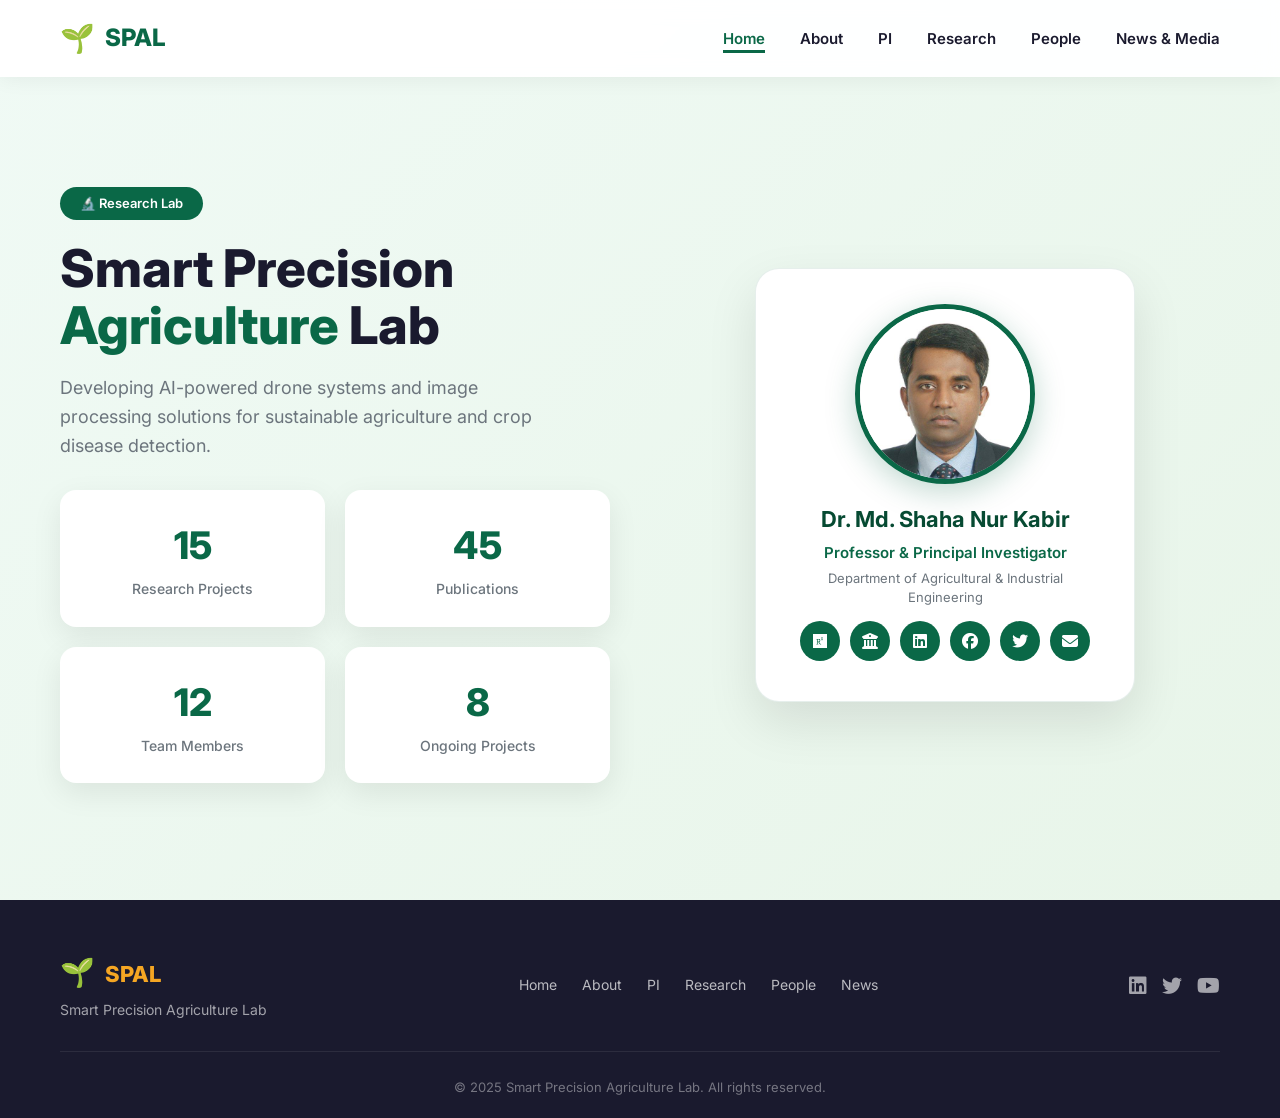
==== index.html @ 34d5dc3a "Update index.html" ====
<!DOCTYPE html>
<html lang="en">
<head>
    <meta charset="UTF-8" />
    <meta name="viewport" content="width=device-width, initial-scale=1.0" />
    <title>SPAL – Smart Precision Agriculture Lab</title>
    <link href="https://fonts.googleapis.com/css2?family=Inter:wght@300;400;600;700;800&display=swap" rel="stylesheet" />
    <link rel="stylesheet" href="https://cdnjs.cloudflare.com/ajax/libs/font-awesome/6.5.0/css/all.min.css" />
    <link rel="stylesheet" href="css/style.css" />
</head>
<body>

    <nav class="navbar" id="navbar">
        <div class="container">
            <div class="nav-brand">
                <span class="brand-icon">🌱</span>
                <span class="brand-text">SPAL</span>
            </div>
            <ul class="nav-menu">
                <li><a href="index.html" class="active">Home</a></li>
                <li><a href="about.html">About</a></li>
                <li><a href="pi.html">PI</a></li>
                <li><a href="research.html">Research</a></li>
                <li><a href="people.html">People</a></li>
                <li><a href="news.html">News & Media</a></li>
            </ul>
            <div class="hamburger" id="hamburger">
                <span></span><span></span><span></span>
            </div>
        </div>
    </nav>

    <section class="hero">
        <div class="container">
            <div class="hero-content">
                <div class="hero-text">
                    <span class="hero-badge">🔬 Research Lab</span>
                    <h1>Smart Precision <span class="highlight">Agriculture</span> Lab</h1>
                    <p id="hero-desc">Developing AI-powered drone systems and image processing solutions for sustainable agriculture and crop disease detection.</p>
                    <div class="hero-stats">
                        <div class="stat-card">
                            <span class="stat-number" id="home_projects">15</span>
                            <span class="stat-label">Research Projects</span>
                        </div>
                        <div class="stat-card">
                            <span class="stat-number" id="home_pubs">45</span>
                            <span class="stat-label">Publications</span>
                        </div>
                        <div class="stat-card">
                            <span class="stat-number" id="home_team">12</span>
                            <span class="stat-label">Team Members</span>
                        </div>
                        <div class="stat-card">
                            <span class="stat-number" id="home_ongoing">8</span>
                            <span class="stat-label">Ongoing Projects</span>
                        </div>
                    </div>
                </div>
                <div class="hero-image">
                    <div class="hero-profile-card">
                        <div class="hero-profile-avatar">
                            <img src="images/supervisor.jpg" alt="Dr. Md. Shaha Nur Kabir" />
                        </div>
                        <h3>Dr. Md. Shaha Nur Kabir</h3>
                        <p class="hero-profile-role">Professor &amp; Principal Investigator</p>
                        <p class="hero-profile-dept">Department of Agricultural &amp; Industrial Engineering</p>
                        <div class="hero-profile-social">
                            <a href="https://www.researchgate.net/profile/Md_Kabir16" target="_blank"><i class="fab fa-researchgate"></i></a>
                            <a href="https://hstu.academia.edu/MdKabir" target="_blank"><i class="fas fa-university"></i></a>
                            <a href="https://www.linkedin.com/in/md-shaha-nur-kabir-60720723/" target="_blank"><i class="fab fa-linkedin"></i></a>
                            <a href="https://www.facebook.com/shaha.rinku" target="_blank"><i class="fab fa-facebook"></i></a>
                            <a href="https://twitter.com/kabircnu?lang=en" target="_blank"><i class="fab fa-twitter"></i></a>
                            <a href="mailto:kabir1982@hstu.ac.bd"><i class="fas fa-envelope"></i></a>
                        </div>
                    </div>
                </div>
            </div>
        </div>
    </section>

    <footer class="footer">
        <div class="container">
            <div class="footer-content">
                <div class="footer-brand">
                    <span class="brand-icon">🌱</span>
                    <span class="brand-text">SPAL</span>
                    <p>Smart Precision Agriculture Lab</p>
                </div>
                <div class="footer-links">
                    <a href="index.html">Home</a>
                    <a href="about.html">About</a>
                    <a href="pi.html">PI</a>
                    <a href="research.html">Research</a>
                    <a href="people.html">People</a>
                    <a href="news.html">News</a>
                </div>
                <div class="footer-social">
                    <a href="#"><i class="fab fa-linkedin"></i></a>
                    <a href="#"><i class="fab fa-twitter"></i></a>
                    <a href="#"><i class="fab fa-youtube"></i></a>
                </div>
            </div>
            <div class="footer-bottom">
                <p>&copy; 2025 Smart Precision Agriculture Lab. All rights reserved.</p>
            </div>
        </div>
    </footer>

    <script>
        document.addEventListener('DOMContentLoaded', function() {
            const pageData = localStorage.getItem('spal_page_data');
            if (pageData) {
                try {
                    const data = JSON.parse(pageData);
                    const desc = document.getElementById('hero-desc');
                    if (desc && data.home_desc) desc.textContent = data.home_desc;
                    ['home_projects', 'home_pubs', 'home_team', 'home_ongoing'].forEach(id => {
                        const el = document.getElementById(id);
                        if (el && data[id] !== undefined) el.textContent = data[id];
                    });
                } catch(e) {}
            }
        });
    </script>

    <script src="js/script.js"></script>
</body>
</html>
---- css/style.css ----
:root {
    --primary: #0A6847;
    --primary-light: #1A8C5A;
    --primary-dark: #064A32;
    --secondary: #F5A623;
    --dark: #1a1a2e;
    --gray: #6c757d;
    --light-gray: #f8f9fa;
    --white: #ffffff;
    --shadow: 0 10px 30px rgba(0,0,0,0.08);
    --transition: all 0.3s ease;
}

* { margin: 0; padding: 0; box-sizing: border-box; }
html { scroll-behavior: smooth; }
body {
    font-family: 'Inter', sans-serif;
    color: var(--dark);
    line-height: 1.6;
    background: var(--white);
}
a { text-decoration: none; color: inherit; }
ul { list-style: none; }
.container { max-width: 1200px; margin: 0 auto; padding: 0 20px; }

/* ============================================
   NAVIGATION
============================================ */
.navbar {
    position: fixed;
    top: 0; left: 0; right: 0;
    z-index: 1000;
    background: rgba(255,255,255,0.95);
    backdrop-filter: blur(10px);
    box-shadow: 0 2px 20px rgba(0,0,0,0.06);
    padding: 16px 0;
    transition: var(--transition);
}
.navbar .container { display: flex; justify-content: space-between; align-items: center; }
.nav-brand { display: flex; align-items: center; gap: 10px; font-size: 24px; font-weight: 800; }
.brand-icon { font-size: 28px; }
.brand-text { color: var(--primary); }
.nav-menu { display: flex; gap: 35px; }
.nav-menu a {
    font-weight: 600; font-size: 15px; color: var(--dark);
    transition: var(--transition); position: relative;
}
.nav-menu a::after {
    content: ''; position: absolute; bottom: -5px; left: 0;
    width: 0; height: 2.5px; background: var(--primary);
    transition: var(--transition);
}
.nav-menu a:hover::after, .nav-menu a.active::after { width: 100%; }
.nav-menu a:hover, .nav-menu a.active { color: var(--primary); }
.hamburger { display: none; flex-direction: column; gap: 5px; cursor: pointer; }
.hamburger span { width: 26px; height: 3px; background: var(--dark); border-radius: 3px; transition: var(--transition); }

@media (max-width: 768px) {
    .nav-menu {
        position: fixed; top: 70px; left: 0; right: 0;
        background: var(--white); flex-direction: column;
        padding: 30px; gap: 20px;
        box-shadow: 0 20px 40px rgba(0,0,0,0.10);
        transform: translateX(100%); transition: var(--transition);
    }
    .nav-menu.active { transform: translateX(0); }
    .hamburger { display: flex; }
    .hamburger.active span:nth-child(1) { transform: rotate(45deg) translate(5px, 5px); }
    .hamburger.active span:nth-child(2) { opacity: 0; }
    .hamburger.active span:nth-child(3) { transform: rotate(-45deg) translate(5px, -5px); }
}

/* ============================================
   HERO
============================================ */
.hero {
    padding: 150px 0 80px;
    background: linear-gradient(135deg, #f0faf5 0%, #e8f5e9 100%);
    min-height: 100vh;
    display: flex;
    align-items: center;
}
.hero-content { display: grid; grid-template-columns: 1fr 1fr; gap: 60px; align-items: center; }
.hero-badge {
    display: inline-block; background: var(--primary); color: var(--white);
    padding: 6px 20px; border-radius: 50px; font-size: 13px; font-weight: 600; margin-bottom: 20px;
}
.hero-text h1 { font-size: 52px; font-weight: 800; line-height: 1.1; margin-bottom: 20px; }
.hero-text h1 .highlight { color: var(--primary); }
.hero-text p { font-size: 18px; color: var(--gray); max-width: 500px; margin-bottom: 30px; }
.hero-buttons { display: flex; gap: 15px; flex-wrap: wrap; }
.btn {
    display: inline-block; padding: 14px 35px; border-radius: 50px;
    font-weight: 600; font-size: 15px; transition: var(--transition);
    cursor: pointer; border: none;
}
.btn-primary { background: var(--primary); color: var(--white); }
.btn-primary:hover { background: var(--primary-dark); transform: translateY(-2px); box-shadow: 0 10px 30px rgba(10,104,71,0.3); }
.btn-outline { background: transparent; color: var(--primary); border: 2px solid var(--primary); }
.btn-outline:hover { background: var(--primary); color: var(--white); transform: translateY(-2px); }

.hero-stats { display: grid; grid-template-columns: repeat(2,1fr); gap: 20px; margin-top: 30px; }
.stat-card {
    background: var(--white); padding: 25px 20px; border-radius: 16px;
    text-align: center; box-shadow: var(--shadow); transition: var(--transition);
}
.stat-card:hover { transform: translateY(-5px); box-shadow: 0 15px 40px rgba(0,0,0,0.12); }
.stat-number { display: block; font-size: 38px; font-weight: 800; color: var(--primary); }
.stat-label { font-size: 14px; color: var(--gray); font-weight: 500; }

.hero-image { display: flex; justify-content: center; align-items: center; }
.hero-profile-card {
    background: var(--white); padding: 35px 35px 40px; border-radius: 24px;
    text-align: center; box-shadow: 0 20px 50px rgba(0,0,0,0.10);
    max-width: 380px; width: 100%; border: 1px solid rgba(10,104,71,0.10);
    transition: var(--transition);
}
.hero-profile-card:hover { transform: translateY(-8px); box-shadow: 0 30px 60px rgba(10,104,71,0.15); }
.hero-profile-avatar {
    width: 180px; height: 180px; border-radius: 50%; overflow: hidden;
    margin: 0 auto 18px; border: 5px solid var(--primary);
    box-shadow: 0 8px 30px rgba(10,104,71,0.25);
}
.hero-profile-avatar img { width: 100%; height: 100%; object-fit: cover; display: block; }
.hero-profile-card h3 { font-size: 22px; font-weight: 700; color: var(--primary-dark); margin-bottom: 4px; }
.hero-profile-role { font-size: 15px; font-weight: 600; color: var(--primary); margin-bottom: 4px; }
.hero-profile-dept { font-size: 13px; color: var(--gray); line-height: 1.4; }
.hero-profile-social { margin-top: 15px; display: flex; justify-content: center; gap: 10px; flex-wrap: wrap; }
.hero-profile-social a {
    display: inline-flex; align-items: center; justify-content: center;
    width: 40px; height: 40px; background: var(--primary); color: var(--white);
    border-radius: 50%; font-size: 16px; transition: var(--transition);
}
.hero-profile-social a:hover { background: var(--primary-dark); transform: translateY(-3px); box-shadow: 0 8px 20px rgba(10,104,71,0.3); }

@media (max-width: 992px) {
    .hero-content { grid-template-columns: 1fr; text-align: center; }
    .hero-text p { margin: 0 auto 30px; }
    .hero-buttons { justify-content: center; }
    .hero-stats { justify-content: center; }
    .hero-profile-card { max-width: 320px; margin: 0 auto; }
    .hero-profile-avatar { width: 150px; height: 150px; }
}
@media (max-width: 480px) {
    .hero-text h1 { font-size: 32px; }
    .hero-profile-avatar { width: 130px; height: 130px; }
    .hero-profile-card h3 { font-size: 18px; }
    .stat-number { font-size: 30px; }
}

/* ============================================
   SECTION HEADERS
============================================ */
.section-header { text-align: center; margin-bottom: 50px; }
.section-tag {
    display: inline-block; background: rgba(10,104,71,0.10); color: var(--primary);
    padding: 4px 16px; border-radius: 50px; font-size: 13px; font-weight: 600; margin-bottom: 10px;
}
.section-header h2 { font-size: 38px; font-weight: 700; margin-bottom: 10px; }
.section-header p { color: var(--gray); font-size: 17px; max-width: 600px; margin: 0 auto; }

/* ============================================
   RESEARCH
============================================ */
.research { padding: 80px 0; }
.research-grid { display: grid; grid-template-columns: repeat(4, 1fr); gap: 30px; }
.research-card {
    background: var(--white); padding: 30px; border-radius: 16px;
    box-shadow: var(--shadow); transition: var(--transition); border: 1px solid #f0f0f0;
}
.research-card:hover { transform: translateY(-8px); box-shadow: 0 20px 50px rgba(0,0,0,0.10); }
.card-icon { font-size: 40px; margin-bottom: 15px; }
.research-card h3 { font-size: 18px; margin-bottom: 10px; }
.research-card p { color: var(--gray); font-size: 14px; margin-bottom: 15px; }
.research-tag {
    display: inline-block; padding: 3px 12px; border-radius: 50px;
    font-size: 11px; font-weight: 600;
}
.research-tag.active { background: rgba(10,104,71,0.12); color: var(--primary); }
.research-tag.ongoing { background: rgba(245,166,35,0.15); color: var(--secondary); }
@media (max-width: 1024px) { .research-grid { grid-template-columns: repeat(2, 1fr); } }
@media (max-width: 768px) { .research-grid { grid-template-columns: 1fr; } }

/* ============================================
   PI CARD
============================================ */
.pi-card {
    display: flex; gap: 40px; align-items: flex-start;
    background: var(--white); padding: 40px; border-radius: 20px;
    box-shadow: 0 10px 40px rgba(0,0,0,0.08); border: 1px solid #eef2f7;
}
.pi-avatar {
    flex-shrink: 0; width: 180px; height: 180px; border-radius: 50%;
    overflow: hidden; border: 4px solid var(--primary);
    box-shadow: 0 8px 25px rgba(10,104,71,0.2);
}
.pi-avatar img { width: 100%; height: 100%; object-fit: cover; display: block; }
.pi-info h3 { font-size: 32px; font-weight: 700; color: var(--primary-dark); margin-bottom: 4px; }
.pi-role { font-size: 18px; font-weight: 600; color: var(--primary); margin-bottom: 4px; }
.pi-dept { font-size: 15px; color: var(--gray); line-height: 1.6; margin-bottom: 12px; }
.pi-bio { font-size: 15px; color: var(--gray); line-height: 1.8; margin-bottom: 16px; }
.pi-contact { display: flex; flex-wrap: wrap; gap: 20px; margin-bottom: 16px; }
.pi-contact span { font-size: 14px; color: var(--gray); }
.pi-contact span i { color: var(--primary); margin-right: 8px; width: 18px; }
.pi-social { display: flex; gap: 12px; flex-wrap: wrap; }
.pi-social a {
    display: inline-flex; align-items: center; justify-content: center;
    width: 40px; height: 40px; background: var(--primary); color: var(--white);
    border-radius: 50%; font-size: 16px; transition: var(--transition);
}
.pi-social a:hover { background: var(--primary-dark); transform: translateY(-3px); box-shadow: 0 8px 20px rgba(10,104,71,0.3); }
@media (max-width: 992px) {
    .pi-card { flex-direction: column; align-items: center; text-align: center; padding: 30px 25px; }
    .pi-avatar { width: 150px; height: 150px; }
    .pi-contact { justify-content: center; }
    .pi-social { justify-content: center; }
}
@media (max-width: 480px) {
    .pi-avatar { width: 120px; height: 120px; }
    .pi-info h3 { font-size: 22px; }
    .pi-role { font-size: 15px; }
}

/* ============================================
   FOOTER
============================================ */
.footer {
    background: var(--dark); color: var(--white); padding: 50px 0 20px;
}
.footer-content {
    display: flex; justify-content: space-between; align-items: center;
    flex-wrap: wrap; gap: 30px; padding-bottom: 30px;
    border-bottom: 1px solid rgba(255,255,255,0.08);
}
.footer-brand .brand-icon { font-size: 28px; }
.footer-brand .brand-text { font-size: 22px; font-weight: 800; color: var(--secondary); margin-left: 6px; }
.footer-brand p { color: rgba(255,255,255,0.6); font-size: 14px; margin-top: 4px; }
.footer-links { display: flex; gap: 25px; flex-wrap: wrap; }
.footer-links a { color: rgba(255,255,255,0.7); font-size: 14px; transition: var(--transition); }
.footer-links a:hover { color: var(--white); }
.footer-social { display: flex; gap: 15px; }
.footer-social a { color: rgba(255,255,255,0.6); font-size: 20px; transition: var(--transition); }
.footer-social a:hover { color: var(--white); }
.footer-bottom { text-align: center; padding-top: 25px; color: rgba(255,255,255,0.4); font-size: 13px; }
@media (max-width: 768px) {
    .footer-content { flex-direction: column; text-align: center; }
    .footer-links { justify-content: center; }
}
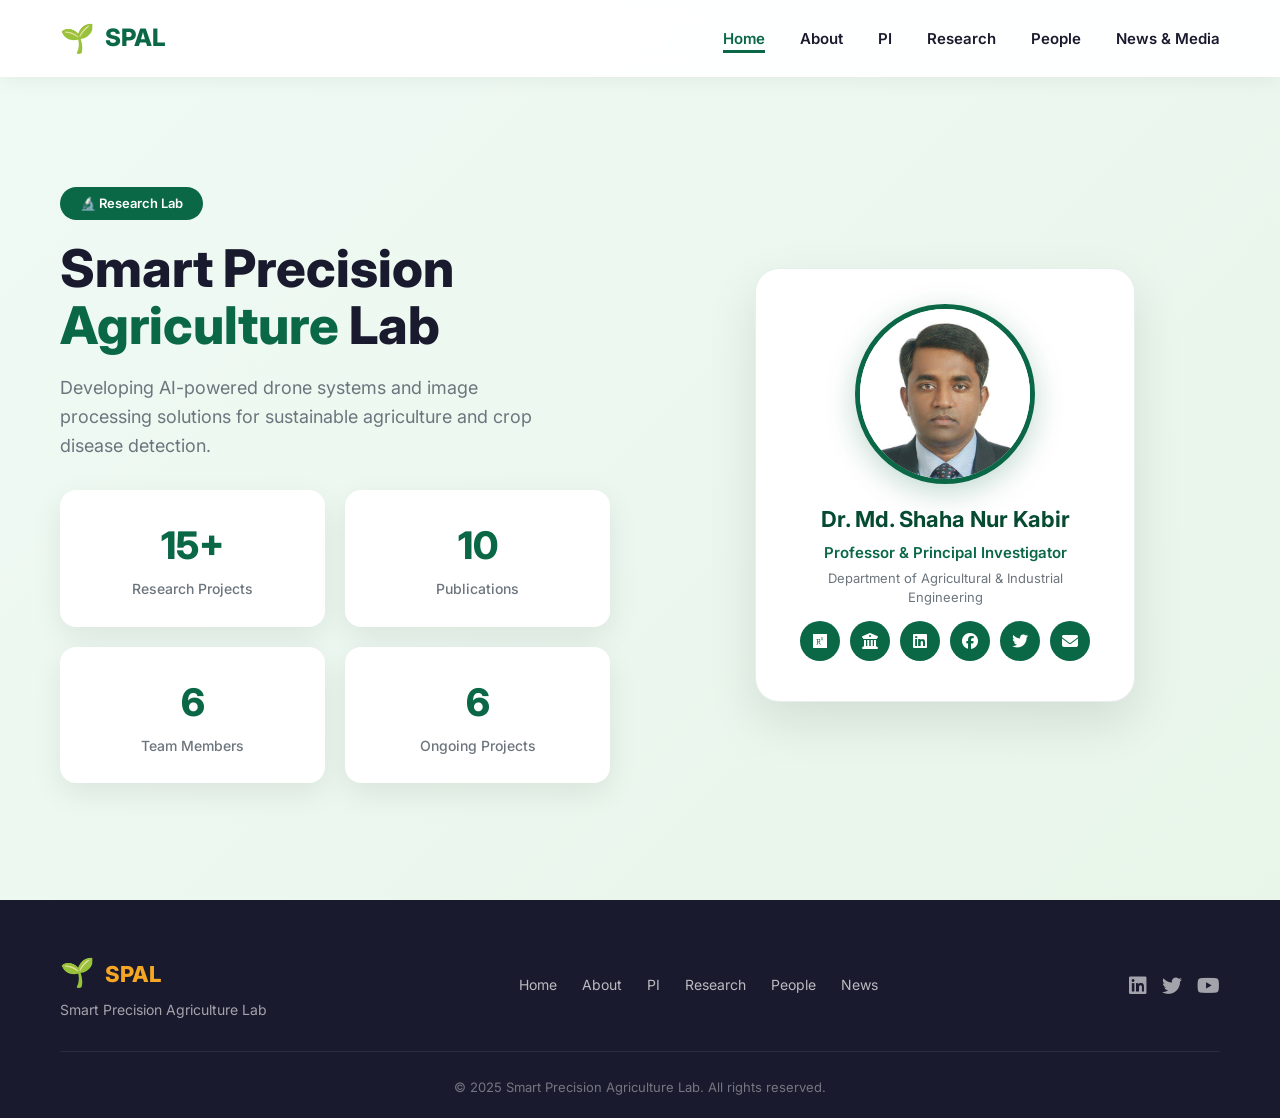
==== commit e271d129: "Update index.html" ====
--- a/index.html
+++ b/index.html
@@ -10,6 +10,7 @@
 </head>
 <body>
 
+    <!-- NAVIGATION -->
     <nav class="navbar" id="navbar">
         <div class="container">
             <div class="nav-brand">
@@ -30,6 +31,7 @@
         </div>
     </nav>
 
+    <!-- HERO -->
     <section class="hero">
         <div class="container">
             <div class="hero-content">
@@ -39,19 +41,19 @@
                     <p id="hero-desc">Developing AI-powered drone systems and image processing solutions for sustainable agriculture and crop disease detection.</p>
                     <div class="hero-stats">
                         <div class="stat-card">
-                            <span class="stat-number" id="home_projects">15</span>
+                            <span class="stat-number" id="home_projects">15+</span>
                             <span class="stat-label">Research Projects</span>
                         </div>
                         <div class="stat-card">
-                            <span class="stat-number" id="home_pubs">45</span>
+                            <span class="stat-number" id="home_pubs">10</span>
                             <span class="stat-label">Publications</span>
                         </div>
                         <div class="stat-card">
-                            <span class="stat-number" id="home_team">12</span>
+                            <span class="stat-number" id="home_team">6</span>
                             <span class="stat-label">Team Members</span>
                         </div>
                         <div class="stat-card">
-                            <span class="stat-number" id="home_ongoing">8</span>
+                            <span class="stat-number" id="home_ongoing">6</span>
                             <span class="stat-label">Ongoing Projects</span>
                         </div>
                     </div>
@@ -78,6 +80,7 @@
         </div>
     </section>
 
+    <!-- FOOTER -->
     <footer class="footer">
         <div class="container">
             <div class="footer-content">
@@ -122,7 +125,6 @@
             }
         });
     </script>
-
     <script src="js/script.js"></script>
 </body>
 </html>
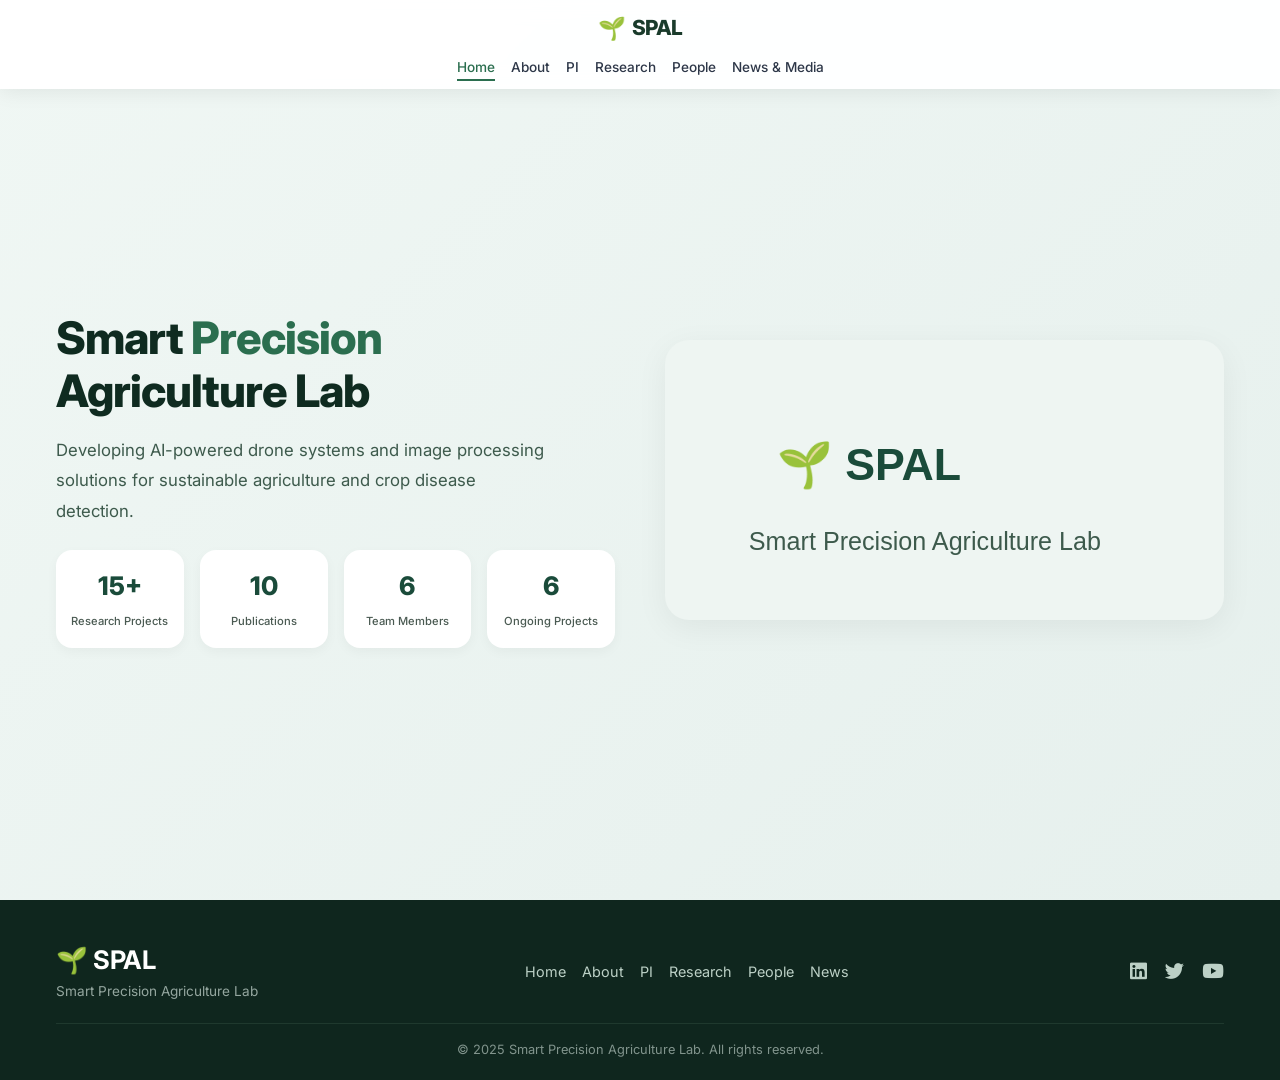
==== commit bdeedc12: "Update index.html" ====
--- a/index.html
+++ b/index.html
@@ -3,20 +3,309 @@
 <head>
     <meta charset="UTF-8" />
     <meta name="viewport" content="width=device-width, initial-scale=1.0" />
-    <title>SPAL – Smart Precision Agriculture Lab</title>
+    <title>SPAL Lab – Smart Precision Agriculture Lab</title>
     <link href="https://fonts.googleapis.com/css2?family=Inter:wght@300;400;600;700;800&display=swap" rel="stylesheet" />
     <link rel="stylesheet" href="https://cdnjs.cloudflare.com/ajax/libs/font-awesome/6.5.0/css/all.min.css" />
-    <link rel="stylesheet" href="css/style.css" />
+    <style>
+        * {
+            margin: 0;
+            padding: 0;
+            box-sizing: border-box;
+        }
+        body {
+            font-family: 'Inter', sans-serif;
+            background-color: #f7fafc;
+            color: #1a202c;
+            line-height: 1.6;
+        }
+        .container {
+            max-width: 1200px;
+            margin: 0 auto;
+            padding: 0 16px;
+        }
+
+        /* ===== NAVIGATION ===== */
+        .navbar {
+            background: rgba(255, 255, 255, 0.95);
+            backdrop-filter: blur(10px);
+            box-shadow: 0 2px 20px rgba(0,0,0,0.08);
+            position: fixed;
+            width: 100%;
+            top: 0;
+            z-index: 1000;
+            padding: 10px 0;
+        }
+        .navbar .container {
+            display: flex;
+            flex-direction: column;
+            align-items: center;
+            gap: 8px;
+        }
+        
+        /* Brand on top */
+        .nav-brand {
+            display: flex;
+            align-items: center;
+            gap: 6px;
+            font-weight: 800;
+            font-size: 1.3rem;
+            color: #1a3b2b;
+            text-decoration: none;
+        }
+        .brand-icon {
+            font-size: 1.4rem;
+        }
+        .brand-text {
+            letter-spacing: -0.5px;
+        }
+
+        /* ===== MENU - ALWAYS VISIBLE ===== */
+        .nav-menu {
+            display: flex;
+            list-style: none;
+            gap: 10px 16px;
+            align-items: center;
+            justify-content: center;
+            flex-wrap: wrap;
+            padding: 0;
+            margin: 0;
+        }
+        .nav-menu a {
+            text-decoration: none;
+            font-weight: 500;
+            color: #2d3748;
+            font-size: 0.85rem;
+            transition: 0.2s;
+            padding: 4px 0;
+            border-bottom: 2px solid transparent;
+            white-space: nowrap;
+        }
+        .nav-menu a:hover,
+        .nav-menu a.active {
+            color: #2b6e4f;
+            border-bottom-color: #2b6e4f;
+        }
+
+        /* ===== HIDE HAMBURGER ===== */
+        .hamburger {
+            display: none !important;
+        }
+
+        /* ===== RESPONSIVE - ALL VISIBLE ===== */
+        @media (max-width: 480px) {
+            .navbar .container {
+                padding: 0 10px;
+                gap: 6px;
+            }
+            .nav-brand {
+                font-size: 1.1rem;
+            }
+            .brand-icon {
+                font-size: 1.2rem;
+            }
+            .nav-menu {
+                gap: 6px 12px;
+                width: 100%;
+                justify-content: center;
+            }
+            .nav-menu a {
+                font-size: 0.75rem;
+                padding: 4px 6px;
+                white-space: nowrap;
+            }
+        }
+
+        /* ===== HERO SECTION ===== */
+        .hero {
+            padding: 120px 20px 60px;
+            background: linear-gradient(135deg, #f0f7f4 0%, #e6f0ed 100%);
+            min-height: 100vh;
+            display: flex;
+            align-items: center;
+        }
+        .hero .container {
+            display: grid;
+            grid-template-columns: 1fr 1fr;
+            gap: 50px;
+            align-items: center;
+        }
+        .hero-content h1 {
+            font-size: 2.8rem;
+            font-weight: 800;
+            color: #0f2b20;
+            line-height: 1.2;
+            letter-spacing: -1px;
+        }
+        .hero-content h1 span {
+            color: #2b6e4f;
+        }
+        .hero-content p {
+            font-size: 1.05rem;
+            color: #3d5a4c;
+            margin: 16px 0 24px;
+            line-height: 1.8;
+            max-width: 500px;
+        }
+        .hero-stats {
+            display: grid;
+            grid-template-columns: repeat(4, 1fr);
+            gap: 16px;
+            margin-top: 24px;
+        }
+        .stat-item {
+            background: white;
+            padding: 16px 12px;
+            border-radius: 16px;
+            text-align: center;
+            box-shadow: 0 4px 12px rgba(0,0,0,0.04);
+        }
+        .stat-item .number {
+            font-size: 1.6rem;
+            font-weight: 800;
+            color: #1a4b3a;
+            display: block;
+        }
+        .stat-item .label {
+            font-size: 0.7rem;
+            color: #4a5a52;
+            font-weight: 500;
+        }
+        .hero-image {
+            background: white;
+            border-radius: 24px;
+            padding: 40px;
+            text-align: center;
+            box-shadow: 0 8px 32px rgba(0,0,0,0.06);
+            min-height: 280px;
+            display: flex;
+            flex-direction: column;
+            align-items: center;
+            justify-content: center;
+            background-image: url('data:image/svg+xml;utf8,<svg xmlns="http://www.w3.org/2000/svg" viewBox="0 0 400 300" width="400" height="300"><rect width="400" height="300" fill="%23eef5f2"/><text x="80" y="150" font-family="Inter, sans-serif" font-size="32" fill="%231a4b3a" font-weight="600">🌱 SPAL</text><text x="60" y="200" font-family="Inter, sans-serif" font-size="18" fill="%233d5a4c">Smart Precision Agriculture Lab</text></svg>');
+            background-size: cover;
+            background-position: center;
+        }
+
+        /* ===== RESPONSIVE ===== */
+        @media (max-width: 992px) {
+            .hero .container {
+                grid-template-columns: 1fr;
+                gap: 30px;
+            }
+            .hero-content h1 {
+                font-size: 2.2rem;
+            }
+            .hero-stats {
+                grid-template-columns: repeat(2, 1fr);
+            }
+            .hero-image {
+                min-height: 200px;
+            }
+        }
+
+        @media (max-width: 480px) {
+            .hero {
+                padding: 140px 16px 40px;
+            }
+            .hero-content h1 {
+                font-size: 1.6rem;
+            }
+            .hero-content p {
+                font-size: 0.9rem;
+            }
+            .stat-item .number {
+                font-size: 1.2rem;
+            }
+            .stat-item .label {
+                font-size: 0.65rem;
+            }
+            .hero-stats {
+                grid-template-columns: 1fr 1fr;
+                gap: 10px;
+            }
+            .stat-item {
+                padding: 12px 10px;
+            }
+        }
+
+        /* ===== FOOTER ===== */
+        .footer {
+            background: #0f261e;
+            color: #cdddd6;
+            padding: 40px 0 20px;
+        }
+        .footer-content {
+            display: flex;
+            flex-wrap: wrap;
+            justify-content: space-between;
+            gap: 20px;
+            align-items: center;
+        }
+        .footer-brand .brand-text {
+            font-weight: 700;
+            font-size: 1.6rem;
+            color: white;
+        }
+        .footer-brand p {
+            opacity: 0.7;
+            font-size: 0.85rem;
+        }
+        .footer-links {
+            display: flex;
+            flex-wrap: wrap;
+            gap: 16px;
+        }
+        .footer-links a {
+            color: #bcd0c6;
+            text-decoration: none;
+            font-size: 0.9rem;
+            transition: 0.2s;
+        }
+        .footer-links a:hover {
+            color: white;
+        }
+        .footer-social a {
+            color: #bcd0c6;
+            margin-left: 14px;
+            font-size: 1.2rem;
+            transition: 0.2s;
+        }
+        .footer-social a:hover {
+            color: white;
+        }
+        .footer-bottom {
+            border-top: 1px solid #2a463a;
+            padding-top: 16px;
+            margin-top: 20px;
+            text-align: center;
+            font-size: 0.8rem;
+            opacity: 0.6;
+        }
+        @media (max-width: 600px) {
+            .footer-content {
+                flex-direction: column;
+                align-items: flex-start;
+                gap: 16px;
+            }
+            .footer-links {
+                gap: 12px;
+            }
+            .footer-social a {
+                margin-left: 0;
+                margin-right: 14px;
+            }
+        }
+    </style>
 </head>
 <body>
 
-    <!-- NAVIGATION -->
-    <nav class="navbar" id="navbar">
+    <!-- ===== NAVIGATION ===== -->
+    <nav class="navbar">
         <div class="container">
-            <div class="nav-brand">
+            <a href="index.html" class="nav-brand">
                 <span class="brand-icon">🌱</span>
                 <span class="brand-text">SPAL</span>
-            </div>
+            </a>
             <ul class="nav-menu">
                 <li><a href="index.html" class="active">Home</a></li>
                 <li><a href="about.html">About</a></li>
@@ -25,68 +314,46 @@
                 <li><a href="people.html">People</a></li>
                 <li><a href="news.html">News & Media</a></li>
             </ul>
-            <div class="hamburger" id="hamburger">
-                <span></span><span></span><span></span>
-            </div>
         </div>
     </nav>
 
-    <!-- HERO -->
+    <!-- ===== HERO ===== -->
     <section class="hero">
         <div class="container">
             <div class="hero-content">
-                <div class="hero-text">
-                    <span class="hero-badge">🔬 Research Lab</span>
-                    <h1>Smart Precision <span class="highlight">Agriculture</span> Lab</h1>
-                    <p id="hero-desc">Developing AI-powered drone systems and image processing solutions for sustainable agriculture and crop disease detection.</p>
-                    <div class="hero-stats">
-                        <div class="stat-card">
-                            <span class="stat-number" id="home_projects">15+</span>
-                            <span class="stat-label">Research Projects</span>
-                        </div>
-                        <div class="stat-card">
-                            <span class="stat-number" id="home_pubs">10</span>
-                            <span class="stat-label">Publications</span>
-                        </div>
-                        <div class="stat-card">
-                            <span class="stat-number" id="home_team">6</span>
-                            <span class="stat-label">Team Members</span>
-                        </div>
-                        <div class="stat-card">
-                            <span class="stat-number" id="home_ongoing">6</span>
-                            <span class="stat-label">Ongoing Projects</span>
-                        </div>
+                <h1>Smart <span>Precision</span> Agriculture Lab</h1>
+                <p>Developing AI-powered drone systems and image processing solutions for sustainable agriculture and crop disease detection.</p>
+                <div class="hero-stats">
+                    <div class="stat-item">
+                        <span class="number">15+</span>
+                        <span class="label">Research Projects</span>
                     </div>
-                </div>
-                <div class="hero-image">
-                    <div class="hero-profile-card">
-                        <div class="hero-profile-avatar">
-                            <img src="images/supervisor.jpg" alt="Dr. Md. Shaha Nur Kabir" />
-                        </div>
-                        <h3>Dr. Md. Shaha Nur Kabir</h3>
-                        <p class="hero-profile-role">Professor &amp; Principal Investigator</p>
-                        <p class="hero-profile-dept">Department of Agricultural &amp; Industrial Engineering</p>
-                        <div class="hero-profile-social">
-                            <a href="https://www.researchgate.net/profile/Md_Kabir16" target="_blank"><i class="fab fa-researchgate"></i></a>
-                            <a href="https://hstu.academia.edu/MdKabir" target="_blank"><i class="fas fa-university"></i></a>
-                            <a href="https://www.linkedin.com/in/md-shaha-nur-kabir-60720723/" target="_blank"><i class="fab fa-linkedin"></i></a>
-                            <a href="https://www.facebook.com/shaha.rinku" target="_blank"><i class="fab fa-facebook"></i></a>
-                            <a href="https://twitter.com/kabircnu?lang=en" target="_blank"><i class="fab fa-twitter"></i></a>
-                            <a href="mailto:kabir1982@hstu.ac.bd"><i class="fas fa-envelope"></i></a>
-                        </div>
+                    <div class="stat-item">
+                        <span class="number">10</span>
+                        <span class="label">Publications</span>
+                    </div>
+                    <div class="stat-item">
+                        <span class="number">6</span>
+                        <span class="label">Team Members</span>
+                    </div>
+                    <div class="stat-item">
+                        <span class="number">6</span>
+                        <span class="label">Ongoing Projects</span>
                     </div>
                 </div>
             </div>
+            <div class="hero-image">
+                <!-- Image placeholder -->
+            </div>
         </div>
     </section>
 
-    <!-- FOOTER -->
+    <!-- ===== FOOTER ===== -->
     <footer class="footer">
         <div class="container">
             <div class="footer-content">
                 <div class="footer-brand">
-                    <span class="brand-icon">🌱</span>
-                    <span class="brand-text">SPAL</span>
+                    <span class="brand-text">🌱 SPAL</span>
                     <p>Smart Precision Agriculture Lab</p>
                 </div>
                 <div class="footer-links">
@@ -109,22 +376,15 @@
         </div>
     </footer>
 
+    <!-- ===== SCRIPT ===== -->
     <script>
-        document.addEventListener('DOMContentLoaded', function() {
-            const pageData = localStorage.getItem('spal_page_data');
-            if (pageData) {
-                try {
-                    const data = JSON.parse(pageData);
-                    const desc = document.getElementById('hero-desc');
-                    if (desc && data.home_desc) desc.textContent = data.home_desc;
-                    ['home_projects', 'home_pubs', 'home_team', 'home_ongoing'].forEach(id => {
-                        const el = document.getElementById(id);
-                        if (el && data[id] !== undefined) el.textContent = data[id];
-                    });
-                } catch(e) {}
+        // No hamburger needed - everything is visible!
+        // Just a small script to highlight active page
+        document.querySelectorAll('.nav-menu a').forEach(link => {
+            if (link.href === window.location.href) {
+                link.classList.add('active');
             }
         });
     </script>
-    <script src="js/script.js"></script>
 </body>
 </html>
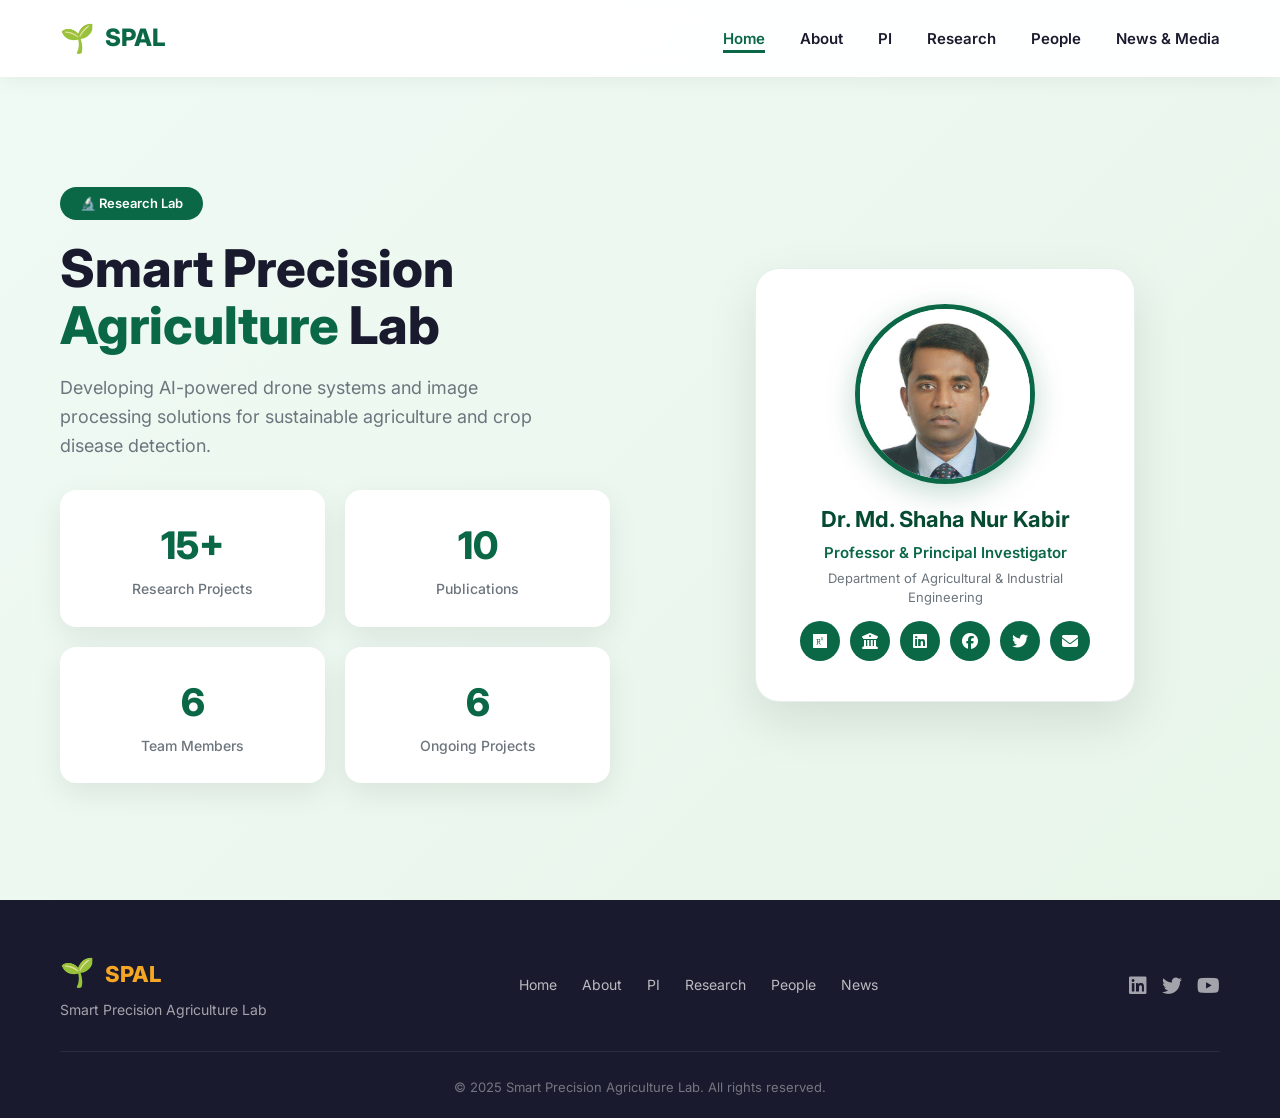
==== commit c2176d16: "Update index.html" ====
--- a/index.html
+++ b/index.html
@@ -3,309 +3,20 @@
 <head>
     <meta charset="UTF-8" />
     <meta name="viewport" content="width=device-width, initial-scale=1.0" />
-    <title>SPAL Lab – Smart Precision Agriculture Lab</title>
+    <title>SPAL – Smart Precision Agriculture Lab</title>
     <link href="https://fonts.googleapis.com/css2?family=Inter:wght@300;400;600;700;800&display=swap" rel="stylesheet" />
     <link rel="stylesheet" href="https://cdnjs.cloudflare.com/ajax/libs/font-awesome/6.5.0/css/all.min.css" />
-    <style>
-        * {
-            margin: 0;
-            padding: 0;
-            box-sizing: border-box;
-        }
-        body {
-            font-family: 'Inter', sans-serif;
-            background-color: #f7fafc;
-            color: #1a202c;
-            line-height: 1.6;
-        }
-        .container {
-            max-width: 1200px;
-            margin: 0 auto;
-            padding: 0 16px;
-        }
-
-        /* ===== NAVIGATION ===== */
-        .navbar {
-            background: rgba(255, 255, 255, 0.95);
-            backdrop-filter: blur(10px);
-            box-shadow: 0 2px 20px rgba(0,0,0,0.08);
-            position: fixed;
-            width: 100%;
-            top: 0;
-            z-index: 1000;
-            padding: 10px 0;
-        }
-        .navbar .container {
-            display: flex;
-            flex-direction: column;
-            align-items: center;
-            gap: 8px;
-        }
-        
-        /* Brand on top */
-        .nav-brand {
-            display: flex;
-            align-items: center;
-            gap: 6px;
-            font-weight: 800;
-            font-size: 1.3rem;
-            color: #1a3b2b;
-            text-decoration: none;
-        }
-        .brand-icon {
-            font-size: 1.4rem;
-        }
-        .brand-text {
-            letter-spacing: -0.5px;
-        }
-
-        /* ===== MENU - ALWAYS VISIBLE ===== */
-        .nav-menu {
-            display: flex;
-            list-style: none;
-            gap: 10px 16px;
-            align-items: center;
-            justify-content: center;
-            flex-wrap: wrap;
-            padding: 0;
-            margin: 0;
-        }
-        .nav-menu a {
-            text-decoration: none;
-            font-weight: 500;
-            color: #2d3748;
-            font-size: 0.85rem;
-            transition: 0.2s;
-            padding: 4px 0;
-            border-bottom: 2px solid transparent;
-            white-space: nowrap;
-        }
-        .nav-menu a:hover,
-        .nav-menu a.active {
-            color: #2b6e4f;
-            border-bottom-color: #2b6e4f;
-        }
-
-        /* ===== HIDE HAMBURGER ===== */
-        .hamburger {
-            display: none !important;
-        }
-
-        /* ===== RESPONSIVE - ALL VISIBLE ===== */
-        @media (max-width: 480px) {
-            .navbar .container {
-                padding: 0 10px;
-                gap: 6px;
-            }
-            .nav-brand {
-                font-size: 1.1rem;
-            }
-            .brand-icon {
-                font-size: 1.2rem;
-            }
-            .nav-menu {
-                gap: 6px 12px;
-                width: 100%;
-                justify-content: center;
-            }
-            .nav-menu a {
-                font-size: 0.75rem;
-                padding: 4px 6px;
-                white-space: nowrap;
-            }
-        }
-
-        /* ===== HERO SECTION ===== */
-        .hero {
-            padding: 120px 20px 60px;
-            background: linear-gradient(135deg, #f0f7f4 0%, #e6f0ed 100%);
-            min-height: 100vh;
-            display: flex;
-            align-items: center;
-        }
-        .hero .container {
-            display: grid;
-            grid-template-columns: 1fr 1fr;
-            gap: 50px;
-            align-items: center;
-        }
-        .hero-content h1 {
-            font-size: 2.8rem;
-            font-weight: 800;
-            color: #0f2b20;
-            line-height: 1.2;
-            letter-spacing: -1px;
-        }
-        .hero-content h1 span {
-            color: #2b6e4f;
-        }
-        .hero-content p {
-            font-size: 1.05rem;
-            color: #3d5a4c;
-            margin: 16px 0 24px;
-            line-height: 1.8;
-            max-width: 500px;
-        }
-        .hero-stats {
-            display: grid;
-            grid-template-columns: repeat(4, 1fr);
-            gap: 16px;
-            margin-top: 24px;
-        }
-        .stat-item {
-            background: white;
-            padding: 16px 12px;
-            border-radius: 16px;
-            text-align: center;
-            box-shadow: 0 4px 12px rgba(0,0,0,0.04);
-        }
-        .stat-item .number {
-            font-size: 1.6rem;
-            font-weight: 800;
-            color: #1a4b3a;
-            display: block;
-        }
-        .stat-item .label {
-            font-size: 0.7rem;
-            color: #4a5a52;
-            font-weight: 500;
-        }
-        .hero-image {
-            background: white;
-            border-radius: 24px;
-            padding: 40px;
-            text-align: center;
-            box-shadow: 0 8px 32px rgba(0,0,0,0.06);
-            min-height: 280px;
-            display: flex;
-            flex-direction: column;
-            align-items: center;
-            justify-content: center;
-            background-image: url('data:image/svg+xml;utf8,<svg xmlns="http://www.w3.org/2000/svg" viewBox="0 0 400 300" width="400" height="300"><rect width="400" height="300" fill="%23eef5f2"/><text x="80" y="150" font-family="Inter, sans-serif" font-size="32" fill="%231a4b3a" font-weight="600">🌱 SPAL</text><text x="60" y="200" font-family="Inter, sans-serif" font-size="18" fill="%233d5a4c">Smart Precision Agriculture Lab</text></svg>');
-            background-size: cover;
-            background-position: center;
-        }
-
-        /* ===== RESPONSIVE ===== */
-        @media (max-width: 992px) {
-            .hero .container {
-                grid-template-columns: 1fr;
-                gap: 30px;
-            }
-            .hero-content h1 {
-                font-size: 2.2rem;
-            }
-            .hero-stats {
-                grid-template-columns: repeat(2, 1fr);
-            }
-            .hero-image {
-                min-height: 200px;
-            }
-        }
-
-        @media (max-width: 480px) {
-            .hero {
-                padding: 140px 16px 40px;
-            }
-            .hero-content h1 {
-                font-size: 1.6rem;
-            }
-            .hero-content p {
-                font-size: 0.9rem;
-            }
-            .stat-item .number {
-                font-size: 1.2rem;
-            }
-            .stat-item .label {
-                font-size: 0.65rem;
-            }
-            .hero-stats {
-                grid-template-columns: 1fr 1fr;
-                gap: 10px;
-            }
-            .stat-item {
-                padding: 12px 10px;
-            }
-        }
-
-        /* ===== FOOTER ===== */
-        .footer {
-            background: #0f261e;
-            color: #cdddd6;
-            padding: 40px 0 20px;
-        }
-        .footer-content {
-            display: flex;
-            flex-wrap: wrap;
-            justify-content: space-between;
-            gap: 20px;
-            align-items: center;
-        }
-        .footer-brand .brand-text {
-            font-weight: 700;
-            font-size: 1.6rem;
-            color: white;
-        }
-        .footer-brand p {
-            opacity: 0.7;
-            font-size: 0.85rem;
-        }
-        .footer-links {
-            display: flex;
-            flex-wrap: wrap;
-            gap: 16px;
-        }
-        .footer-links a {
-            color: #bcd0c6;
-            text-decoration: none;
-            font-size: 0.9rem;
-            transition: 0.2s;
-        }
-        .footer-links a:hover {
-            color: white;
-        }
-        .footer-social a {
-            color: #bcd0c6;
-            margin-left: 14px;
-            font-size: 1.2rem;
-            transition: 0.2s;
-        }
-        .footer-social a:hover {
-            color: white;
-        }
-        .footer-bottom {
-            border-top: 1px solid #2a463a;
-            padding-top: 16px;
-            margin-top: 20px;
-            text-align: center;
-            font-size: 0.8rem;
-            opacity: 0.6;
-        }
-        @media (max-width: 600px) {
-            .footer-content {
-                flex-direction: column;
-                align-items: flex-start;
-                gap: 16px;
-            }
-            .footer-links {
-                gap: 12px;
-            }
-            .footer-social a {
-                margin-left: 0;
-                margin-right: 14px;
-            }
-        }
-    </style>
+    <link rel="stylesheet" href="css/style.css" />
 </head>
 <body>
 
-    <!-- ===== NAVIGATION ===== -->
-    <nav class="navbar">
+    <!-- NAVIGATION -->
+    <nav class="navbar" id="navbar">
         <div class="container">
-            <a href="index.html" class="nav-brand">
+            <div class="nav-brand">
                 <span class="brand-icon">🌱</span>
                 <span class="brand-text">SPAL</span>
-            </a>
+            </div>
             <ul class="nav-menu">
                 <li><a href="index.html" class="active">Home</a></li>
                 <li><a href="about.html">About</a></li>
@@ -314,46 +25,68 @@
                 <li><a href="people.html">People</a></li>
                 <li><a href="news.html">News & Media</a></li>
             </ul>
+            <div class="hamburger" id="hamburger">
+                <span></span><span></span><span></span>
+            </div>
         </div>
     </nav>
 
-    <!-- ===== HERO ===== -->
+    <!-- HERO -->
     <section class="hero">
         <div class="container">
             <div class="hero-content">
-                <h1>Smart <span>Precision</span> Agriculture Lab</h1>
-                <p>Developing AI-powered drone systems and image processing solutions for sustainable agriculture and crop disease detection.</p>
-                <div class="hero-stats">
-                    <div class="stat-item">
-                        <span class="number">15+</span>
-                        <span class="label">Research Projects</span>
-                    </div>
-                    <div class="stat-item">
-                        <span class="number">10</span>
-                        <span class="label">Publications</span>
-                    </div>
-                    <div class="stat-item">
-                        <span class="number">6</span>
-                        <span class="label">Team Members</span>
-                    </div>
-                    <div class="stat-item">
-                        <span class="number">6</span>
-                        <span class="label">Ongoing Projects</span>
+                <div class="hero-text">
+                    <span class="hero-badge">🔬 Research Lab</span>
+                    <h1>Smart Precision <span class="highlight">Agriculture</span> Lab</h1>
+                    <p id="hero-desc">Developing AI-powered drone systems and image processing solutions for sustainable agriculture and crop disease detection.</p>
+                    <div class="hero-stats">
+                        <div class="stat-card">
+                            <span class="stat-number" id="home_projects">15+</span>
+                            <span class="stat-label">Research Projects</span>
+                        </div>
+                        <div class="stat-card">
+                            <span class="stat-number" id="home_pubs">10</span>
+                            <span class="stat-label">Publications</span>
+                        </div>
+                        <div class="stat-card">
+                            <span class="stat-number" id="home_team">6</span>
+                            <span class="stat-label">Team Members</span>
+                        </div>
+                        <div class="stat-card">
+                            <span class="stat-number" id="home_ongoing">6</span>
+                            <span class="stat-label">Ongoing Projects</span>
+                        </div>
                     </div>
                 </div>
-            </div>
-            <div class="hero-image">
-                <!-- Image placeholder -->
+                <div class="hero-image">
+                    <div class="hero-profile-card">
+                        <div class="hero-profile-avatar">
+                            <img src="images/supervisor.jpg" alt="Dr. Md. Shaha Nur Kabir" />
+                        </div>
+                        <h3>Dr. Md. Shaha Nur Kabir</h3>
+                        <p class="hero-profile-role">Professor &amp; Principal Investigator</p>
+                        <p class="hero-profile-dept">Department of Agricultural &amp; Industrial Engineering</p>
+                        <div class="hero-profile-social">
+                            <a href="https://www.researchgate.net/profile/Md_Kabir16" target="_blank"><i class="fab fa-researchgate"></i></a>
+                            <a href="https://hstu.academia.edu/MdKabir" target="_blank"><i class="fas fa-university"></i></a>
+                            <a href="https://www.linkedin.com/in/md-shaha-nur-kabir-60720723/" target="_blank"><i class="fab fa-linkedin"></i></a>
+                            <a href="https://www.facebook.com/shaha.rinku" target="_blank"><i class="fab fa-facebook"></i></a>
+                            <a href="https://twitter.com/kabircnu?lang=en" target="_blank"><i class="fab fa-twitter"></i></a>
+                            <a href="mailto:kabir1982@hstu.ac.bd"><i class="fas fa-envelope"></i></a>
+                        </div>
+                    </div>
+                </div>
             </div>
         </div>
     </section>
 
-    <!-- ===== FOOTER ===== -->
+    <!-- FOOTER -->
     <footer class="footer">
         <div class="container">
             <div class="footer-content">
                 <div class="footer-brand">
-                    <span class="brand-text">🌱 SPAL</span>
+                    <span class="brand-icon">🌱</span>
+                    <span class="brand-text">SPAL</span>
                     <p>Smart Precision Agriculture Lab</p>
                 </div>
                 <div class="footer-links">
@@ -376,15 +109,22 @@
         </div>
     </footer>
 
-    <!-- ===== SCRIPT ===== -->
     <script>
-        // No hamburger needed - everything is visible!
-        // Just a small script to highlight active page
-        document.querySelectorAll('.nav-menu a').forEach(link => {
-            if (link.href === window.location.href) {
-                link.classList.add('active');
+        document.addEventListener('DOMContentLoaded', function() {
+            const pageData = localStorage.getItem('spal_page_data');
+            if (pageData) {
+                try {
+                    const data = JSON.parse(pageData);
+                    const desc = document.getElementById('hero-desc');
+                    if (desc && data.home_desc) desc.textContent = data.home_desc;
+                    ['home_projects', 'home_pubs', 'home_team', 'home_ongoing'].forEach(id => {
+                        const el = document.getElementById(id);
+                        if (el && data[id] !== undefined) el.textContent = data[id];
+                    });
+                } catch(e) {}
             }
         });
     </script>
+    <script src="js/script.js"></script>
 </body>
 </html>
--- a/css/style.css
+++ b/css/style.css
@@ -0,0 +1,248 @@
+:root {
+    --primary: #0A6847;
+    --primary-light: #1A8C5A;
+    --primary-dark: #064A32;
+    --secondary: #F5A623;
+    --dark: #1a1a2e;
+    --gray: #6c757d;
+    --light-gray: #f8f9fa;
+    --white: #ffffff;
+    --shadow: 0 10px 30px rgba(0,0,0,0.08);
+    --transition: all 0.3s ease;
+}
+
+* { margin: 0; padding: 0; box-sizing: border-box; }
+html { scroll-behavior: smooth; }
+body {
+    font-family: 'Inter', sans-serif;
+    color: var(--dark);
+    line-height: 1.6;
+    background: var(--white);
+}
+a { text-decoration: none; color: inherit; }
+ul { list-style: none; }
+.container { max-width: 1200px; margin: 0 auto; padding: 0 20px; }
+
+/* ============================================
+   NAVIGATION
+============================================ */
+.navbar {
+    position: fixed;
+    top: 0; left: 0; right: 0;
+    z-index: 1000;
+    background: rgba(255,255,255,0.95);
+    backdrop-filter: blur(10px);
+    box-shadow: 0 2px 20px rgba(0,0,0,0.06);
+    padding: 16px 0;
+    transition: var(--transition);
+}
+.navbar .container { display: flex; justify-content: space-between; align-items: center; }
+.nav-brand { display: flex; align-items: center; gap: 10px; font-size: 24px; font-weight: 800; }
+.brand-icon { font-size: 28px; }
+.brand-text { color: var(--primary); }
+.nav-menu { display: flex; gap: 35px; }
+.nav-menu a {
+    font-weight: 600; font-size: 15px; color: var(--dark);
+    transition: var(--transition); position: relative;
+}
+.nav-menu a::after {
+    content: ''; position: absolute; bottom: -5px; left: 0;
+    width: 0; height: 2.5px; background: var(--primary);
+    transition: var(--transition);
+}
+.nav-menu a:hover::after, .nav-menu a.active::after { width: 100%; }
+.nav-menu a:hover, .nav-menu a.active { color: var(--primary); }
+.hamburger { display: none; flex-direction: column; gap: 5px; cursor: pointer; }
+.hamburger span { width: 26px; height: 3px; background: var(--dark); border-radius: 3px; transition: var(--transition); }
+
+@media (max-width: 768px) {
+    .nav-menu {
+        position: fixed; top: 70px; left: 0; right: 0;
+        background: var(--white); flex-direction: column;
+        padding: 30px; gap: 20px;
+        box-shadow: 0 20px 40px rgba(0,0,0,0.10);
+        transform: translateX(100%); transition: var(--transition);
+    }
+    .nav-menu.active { transform: translateX(0); }
+    .hamburger { display: flex; }
+    .hamburger.active span:nth-child(1) { transform: rotate(45deg) translate(5px, 5px); }
+    .hamburger.active span:nth-child(2) { opacity: 0; }
+    .hamburger.active span:nth-child(3) { transform: rotate(-45deg) translate(5px, -5px); }
+}
+
+/* ============================================
+   HERO
+============================================ */
+.hero {
+    padding: 150px 0 80px;
+    background: linear-gradient(135deg, #f0faf5 0%, #e8f5e9 100%);
+    min-height: 100vh;
+    display: flex;
+    align-items: center;
+}
+.hero-content { display: grid; grid-template-columns: 1fr 1fr; gap: 60px; align-items: center; }
+.hero-badge {
+    display: inline-block; background: var(--primary); color: var(--white);
+    padding: 6px 20px; border-radius: 50px; font-size: 13px; font-weight: 600; margin-bottom: 20px;
+}
+.hero-text h1 { font-size: 52px; font-weight: 800; line-height: 1.1; margin-bottom: 20px; }
+.hero-text h1 .highlight { color: var(--primary); }
+.hero-text p { font-size: 18px; color: var(--gray); max-width: 500px; margin-bottom: 30px; }
+.hero-buttons { display: flex; gap: 15px; flex-wrap: wrap; }
+.btn {
+    display: inline-block; padding: 14px 35px; border-radius: 50px;
+    font-weight: 600; font-size: 15px; transition: var(--transition);
+    cursor: pointer; border: none;
+}
+.btn-primary { background: var(--primary); color: var(--white); }
+.btn-primary:hover { background: var(--primary-dark); transform: translateY(-2px); box-shadow: 0 10px 30px rgba(10,104,71,0.3); }
+.btn-outline { background: transparent; color: var(--primary); border: 2px solid var(--primary); }
+.btn-outline:hover { background: var(--primary); color: var(--white); transform: translateY(-2px); }
+
+.hero-stats { display: grid; grid-template-columns: repeat(2,1fr); gap: 20px; margin-top: 30px; }
+.stat-card {
+    background: var(--white); padding: 25px 20px; border-radius: 16px;
+    text-align: center; box-shadow: var(--shadow); transition: var(--transition);
+}
+.stat-card:hover { transform: translateY(-5px); box-shadow: 0 15px 40px rgba(0,0,0,0.12); }
+.stat-number { display: block; font-size: 38px; font-weight: 800; color: var(--primary); }
+.stat-label { font-size: 14px; color: var(--gray); font-weight: 500; }
+
+.hero-image { display: flex; justify-content: center; align-items: center; }
+.hero-profile-card {
+    background: var(--white); padding: 35px 35px 40px; border-radius: 24px;
+    text-align: center; box-shadow: 0 20px 50px rgba(0,0,0,0.10);
+    max-width: 380px; width: 100%; border: 1px solid rgba(10,104,71,0.10);
+    transition: var(--transition);
+}
+.hero-profile-card:hover { transform: translateY(-8px); box-shadow: 0 30px 60px rgba(10,104,71,0.15); }
+.hero-profile-avatar {
+    width: 180px; height: 180px; border-radius: 50%; overflow: hidden;
+    margin: 0 auto 18px; border: 5px solid var(--primary);
+    box-shadow: 0 8px 30px rgba(10,104,71,0.25);
+}
+.hero-profile-avatar img { width: 100%; height: 100%; object-fit: cover; display: block; }
+.hero-profile-card h3 { font-size: 22px; font-weight: 700; color: var(--primary-dark); margin-bottom: 4px; }
+.hero-profile-role { font-size: 15px; font-weight: 600; color: var(--primary); margin-bottom: 4px; }
+.hero-profile-dept { font-size: 13px; color: var(--gray); line-height: 1.4; }
+.hero-profile-social { margin-top: 15px; display: flex; justify-content: center; gap: 10px; flex-wrap: wrap; }
+.hero-profile-social a {
+    display: inline-flex; align-items: center; justify-content: center;
+    width: 40px; height: 40px; background: var(--primary); color: var(--white);
+    border-radius: 50%; font-size: 16px; transition: var(--transition);
+}
+.hero-profile-social a:hover { background: var(--primary-dark); transform: translateY(-3px); box-shadow: 0 8px 20px rgba(10,104,71,0.3); }
+
+@media (max-width: 992px) {
+    .hero-content { grid-template-columns: 1fr; text-align: center; }
+    .hero-text p { margin: 0 auto 30px; }
+    .hero-buttons { justify-content: center; }
+    .hero-stats { justify-content: center; }
+    .hero-profile-card { max-width: 320px; margin: 0 auto; }
+    .hero-profile-avatar { width: 150px; height: 150px; }
+}
+@media (max-width: 480px) {
+    .hero-text h1 { font-size: 32px; }
+    .hero-profile-avatar { width: 130px; height: 130px; }
+    .hero-profile-card h3 { font-size: 18px; }
+    .stat-number { font-size: 30px; }
+}
+
+/* ============================================
+   SECTION HEADERS
+============================================ */
+.section-header { text-align: center; margin-bottom: 50px; }
+.section-tag {
+    display: inline-block; background: rgba(10,104,71,0.10); color: var(--primary);
+    padding: 4px 16px; border-radius: 50px; font-size: 13px; font-weight: 600; margin-bottom: 10px;
+}
+.section-header h2 { font-size: 38px; font-weight: 700; margin-bottom: 10px; }
+.section-header p { color: var(--gray); font-size: 17px; max-width: 600px; margin: 0 auto; }
+
+/* ============================================
+   RESEARCH
+============================================ */
+.research { padding: 80px 0; }
+.research-grid { display: grid; grid-template-columns: repeat(4, 1fr); gap: 30px; }
+.research-card {
+    background: var(--white); padding: 30px; border-radius: 16px;
+    box-shadow: var(--shadow); transition: var(--transition); border: 1px solid #f0f0f0;
+}
+.research-card:hover { transform: translateY(-8px); box-shadow: 0 20px 50px rgba(0,0,0,0.10); }
+.card-icon { font-size: 40px; margin-bottom: 15px; }
+.research-card h3 { font-size: 18px; margin-bottom: 10px; }
+.research-card p { color: var(--gray); font-size: 14px; margin-bottom: 15px; }
+.research-tag {
+    display: inline-block; padding: 3px 12px; border-radius: 50px;
+    font-size: 11px; font-weight: 600;
+}
+.research-tag.active { background: rgba(10,104,71,0.12); color: var(--primary); }
+.research-tag.ongoing { background: rgba(245,166,35,0.15); color: var(--secondary); }
+@media (max-width: 1024px) { .research-grid { grid-template-columns: repeat(2, 1fr); } }
+@media (max-width: 768px) { .research-grid { grid-template-columns: 1fr; } }
+
+/* ============================================
+   PI CARD
+============================================ */
+.pi-card {
+    display: flex; gap: 40px; align-items: flex-start;
+    background: var(--white); padding: 40px; border-radius: 20px;
+    box-shadow: 0 10px 40px rgba(0,0,0,0.08); border: 1px solid #eef2f7;
+}
+.pi-avatar {
+    flex-shrink: 0; width: 180px; height: 180px; border-radius: 50%;
+    overflow: hidden; border: 4px solid var(--primary);
+    box-shadow: 0 8px 25px rgba(10,104,71,0.2);
+}
+.pi-avatar img { width: 100%; height: 100%; object-fit: cover; display: block; }
+.pi-info h3 { font-size: 32px; font-weight: 700; color: var(--primary-dark); margin-bottom: 4px; }
+.pi-role { font-size: 18px; font-weight: 600; color: var(--primary); margin-bottom: 4px; }
+.pi-dept { font-size: 15px; color: var(--gray); line-height: 1.6; margin-bottom: 12px; }
+.pi-bio { font-size: 15px; color: var(--gray); line-height: 1.8; margin-bottom: 16px; }
+.pi-contact { display: flex; flex-wrap: wrap; gap: 20px; margin-bottom: 16px; }
+.pi-contact span { font-size: 14px; color: var(--gray); }
+.pi-contact span i { color: var(--primary); margin-right: 8px; width: 18px; }
+.pi-social { display: flex; gap: 12px; flex-wrap: wrap; }
+.pi-social a {
+    display: inline-flex; align-items: center; justify-content: center;
+    width: 40px; height: 40px; background: var(--primary); color: var(--white);
+    border-radius: 50%; font-size: 16px; transition: var(--transition);
+}
+.pi-social a:hover { background: var(--primary-dark); transform: translateY(-3px); box-shadow: 0 8px 20px rgba(10,104,71,0.3); }
+@media (max-width: 992px) {
+    .pi-card { flex-direction: column; align-items: center; text-align: center; padding: 30px 25px; }
+    .pi-avatar { width: 150px; height: 150px; }
+    .pi-contact { justify-content: center; }
+    .pi-social { justify-content: center; }
+}
+@media (max-width: 480px) {
+    .pi-avatar { width: 120px; height: 120px; }
+    .pi-info h3 { font-size: 22px; }
+    .pi-role { font-size: 15px; }
+}
+
+/* ============================================
+   FOOTER
+============================================ */
+.footer {
+    background: var(--dark); color: var(--white); padding: 50px 0 20px;
+}
+.footer-content {
+    display: flex; justify-content: space-between; align-items: center;
+    flex-wrap: wrap; gap: 30px; padding-bottom: 30px;
+    border-bottom: 1px solid rgba(255,255,255,0.08);
+}
+.footer-brand .brand-icon { font-size: 28px; }
+.footer-brand .brand-text { font-size: 22px; font-weight: 800; color: var(--secondary); margin-left: 6px; }
+.footer-brand p { color: rgba(255,255,255,0.6); font-size: 14px; margin-top: 4px; }
+.footer-links { display: flex; gap: 25px; flex-wrap: wrap; }
+.footer-links a { color: rgba(255,255,255,0.7); font-size: 14px; transition: var(--transition); }
+.footer-links a:hover { color: var(--white); }
+.footer-social { display: flex; gap: 15px; }
+.footer-social a { color: rgba(255,255,255,0.6); font-size: 20px; transition: var(--transition); }
+.footer-social a:hover { color: var(--white); }
+.footer-bottom { text-align: center; padding-top: 25px; color: rgba(255,255,255,0.4); font-size: 13px; }
+@media (max-width: 768px) {
+    .footer-content { flex-direction: column; text-align: center; }
+    .footer-links { justify-content: center; }
+}
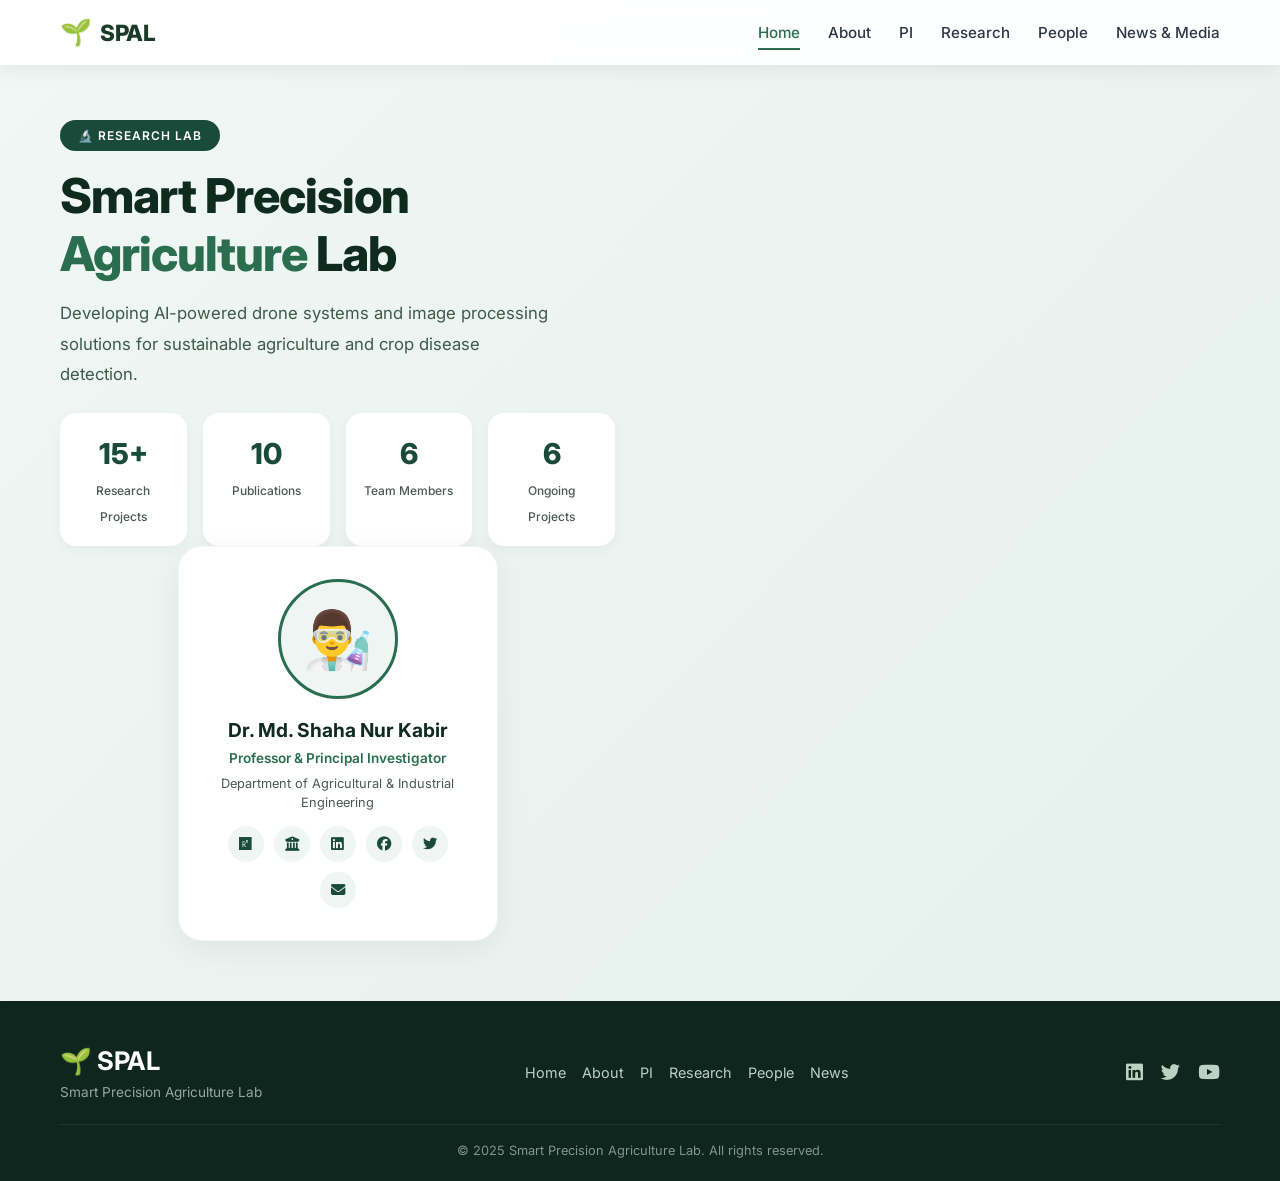
==== commit 9afb78bb: "Update index.html" ====
--- a/index.html
+++ b/index.html
@@ -6,18 +6,477 @@
     <title>SPAL – Smart Precision Agriculture Lab</title>
     <link href="https://fonts.googleapis.com/css2?family=Inter:wght@300;400;600;700;800&display=swap" rel="stylesheet" />
     <link rel="stylesheet" href="https://cdnjs.cloudflare.com/ajax/libs/font-awesome/6.5.0/css/all.min.css" />
-    <link rel="stylesheet" href="css/style.css" />
+    <style>
+        /* ===== RESET & BASE ===== */
+        * {
+            margin: 0;
+            padding: 0;
+            box-sizing: border-box;
+        }
+        body {
+            font-family: 'Inter', sans-serif;
+            background-color: #f7fafc;
+            color: #1a202c;
+            line-height: 1.6;
+        }
+        .container {
+            max-width: 1200px;
+            margin: 0 auto;
+            padding: 0 20px;
+        }
+        a {
+            text-decoration: none;
+        }
+
+        /* ===== NAVIGATION ===== */
+        .navbar {
+            background: rgba(255, 255, 255, 0.95);
+            backdrop-filter: blur(10px);
+            box-shadow: 0 2px 20px rgba(0,0,0,0.08);
+            position: fixed;
+            width: 100%;
+            top: 0;
+            z-index: 1000;
+            padding: 12px 0;
+        }
+        .navbar .container {
+            display: flex;
+            justify-content: space-between;
+            align-items: center;
+        }
+        .nav-brand {
+            display: flex;
+            align-items: center;
+            gap: 8px;
+            font-weight: 800;
+            font-size: 1.4rem;
+            color: #1a3b2b;
+            text-decoration: none;
+        }
+        .brand-icon {
+            font-size: 1.6rem;
+        }
+        .brand-text {
+            letter-spacing: -0.5px;
+        }
+
+        /* ===== DESKTOP MENU ===== */
+        .nav-menu {
+            display: flex;
+            list-style: none;
+            gap: 28px;
+            align-items: center;
+        }
+        .nav-menu a {
+            text-decoration: none;
+            font-weight: 500;
+            color: #2d3748;
+            font-size: 0.95rem;
+            transition: 0.2s;
+            padding: 6px 0;
+            border-bottom: 2px solid transparent;
+            white-space: nowrap;
+        }
+        .nav-menu a:hover,
+        .nav-menu a.active {
+            color: #2b6e4f;
+            border-bottom-color: #2b6e4f;
+        }
+
+        /* ===== HAMBURGER MENU BUTTON ===== */
+        .hamburger {
+            display: none;
+            flex-direction: column;
+            gap: 5px;
+            cursor: pointer;
+            padding: 6px 4px;
+            background: none;
+            border: none;
+            z-index: 1001;
+        }
+        .hamburger span {
+            width: 28px;
+            height: 3px;
+            background: #1a202c;
+            border-radius: 4px;
+            transition: 0.3s;
+            display: block;
+        }
+
+        /* ===== MOBILE MENU (Slide from right) ===== */
+        @media (max-width: 768px) {
+            .hamburger {
+                display: flex;
+            }
+
+            .nav-menu {
+                display: none;
+                flex-direction: column;
+                background: white;
+                position: fixed;
+                top: 0;
+                right: -100%;
+                width: 75%;
+                max-width: 300px;
+                height: 100vh;
+                padding: 80px 30px 30px;
+                gap: 6px;
+                box-shadow: -8px 0 30px rgba(0,0,0,0.15);
+                transition: right 0.35s ease;
+                overflow-y: auto;
+                border-left: 1px solid #edf2f7;
+            }
+            .nav-menu.open {
+                display: flex;
+                right: 0;
+            }
+            .nav-menu a {
+                font-size: 1.1rem;
+                padding: 14px 0;
+                border-bottom: 1px solid #f0f0f0;
+                width: 100%;
+                display: block;
+                font-weight: 500;
+            }
+            .nav-menu a:last-child {
+                border-bottom: none;
+            }
+            .nav-menu a.active {
+                color: #2b6e4f;
+                border-bottom-color: #2b6e4f;
+            }
+
+            /* Overlay background */
+            .menu-overlay {
+                display: none;
+                position: fixed;
+                top: 0;
+                left: 0;
+                width: 100%;
+                height: 100%;
+                background: rgba(0,0,0,0.3);
+                z-index: 999;
+            }
+            .menu-overlay.active {
+                display: block;
+            }
+        }
+
+        /* ===== HERO SECTION ===== */
+        .hero {
+            padding: 120px 20px 60px;
+            background: linear-gradient(135deg, #f0f7f4 0%, #e6f0ed 100%);
+            min-height: 100vh;
+            display: flex;
+            align-items: center;
+        }
+        .hero .container {
+            display: grid;
+            grid-template-columns: 1fr 1fr;
+            gap: 50px;
+            align-items: center;
+        }
+        .hero-text {
+            display: flex;
+            flex-direction: column;
+            gap: 16px;
+        }
+        .hero-badge {
+            display: inline-block;
+            background: #1a4b3a;
+            color: white;
+            font-weight: 600;
+            font-size: 0.75rem;
+            letter-spacing: 1px;
+            padding: 6px 18px;
+            border-radius: 30px;
+            text-transform: uppercase;
+            width: fit-content;
+        }
+        .hero-text h1 {
+            font-size: 3rem;
+            font-weight: 800;
+            color: #0f2b20;
+            line-height: 1.2;
+            letter-spacing: -1px;
+        }
+        .hero-text h1 .highlight {
+            color: #2b6e4f;
+        }
+        .hero-text p {
+            font-size: 1.05rem;
+            color: #3d5a4c;
+            line-height: 1.8;
+            max-width: 500px;
+        }
+        .hero-stats {
+            display: grid;
+            grid-template-columns: repeat(4, 1fr);
+            gap: 16px;
+            margin-top: 8px;
+        }
+        .stat-card {
+            background: white;
+            padding: 18px 16px;
+            border-radius: 16px;
+            text-align: center;
+            box-shadow: 0 4px 12px rgba(0,0,0,0.04);
+            transition: 0.3s;
+        }
+        .stat-card:hover {
+            transform: translateY(-4px);
+            box-shadow: 0 8px 24px rgba(0,40,20,0.08);
+        }
+        .stat-number {
+            font-size: 1.8rem;
+            font-weight: 800;
+            color: #1a4b3a;
+            display: block;
+        }
+        .stat-label {
+            font-size: 0.75rem;
+            color: #4a5a52;
+            font-weight: 500;
+        }
+
+        /* ===== HERO PROFILE CARD ===== */
+        .hero-image {
+            display: flex;
+            justify-content: center;
+        }
+        .hero-profile-card {
+            background: white;
+            border-radius: 24px;
+            padding: 32px 28px;
+            text-align: center;
+            box-shadow: 0 8px 32px rgba(0,0,0,0.06);
+            max-width: 320px;
+            width: 100%;
+            border: 1px solid rgba(0,0,0,0.04);
+            transition: 0.3s;
+        }
+        .hero-profile-card:hover {
+            transform: translateY(-6px);
+            box-shadow: 0 16px 48px rgba(0,40,20,0.1);
+        }
+        .hero-profile-avatar {
+            width: 120px;
+            height: 120px;
+            border-radius: 50%;
+            overflow: hidden;
+            margin: 0 auto 16px;
+            background: #eef5f2;
+            border: 3px solid #2b6e4f;
+            display: flex;
+            align-items: center;
+            justify-content: center;
+        }
+        .hero-profile-avatar img {
+            width: 100%;
+            height: 100%;
+            object-fit: cover;
+        }
+        .hero-profile-avatar .placeholder {
+            font-size: 3.5rem;
+            color: #1a4b3a;
+        }
+        .hero-profile-card h3 {
+            font-size: 1.2rem;
+            font-weight: 700;
+            color: #0f2b20;
+        }
+        .hero-profile-role {
+            font-size: 0.85rem;
+            font-weight: 600;
+            color: #2b6e4f;
+            margin-top: 2px;
+        }
+        .hero-profile-dept {
+            font-size: 0.8rem;
+            color: #4a5a52;
+            margin-top: 4px;
+            line-height: 1.5;
+        }
+        .hero-profile-social {
+            display: flex;
+            gap: 10px;
+            justify-content: center;
+            margin-top: 14px;
+            flex-wrap: wrap;
+        }
+        .hero-profile-social a {
+            display: inline-flex;
+            align-items: center;
+            justify-content: center;
+            width: 36px;
+            height: 36px;
+            border-radius: 50%;
+            background: #eef5f2;
+            color: #1a4b3a;
+            font-size: 0.9rem;
+            transition: 0.3s;
+        }
+        .hero-profile-social a:hover {
+            background: #1a4b3a;
+            color: white;
+            transform: translateY(-3px);
+        }
+
+        /* ===== RESPONSIVE ===== */
+        @media (max-width: 992px) {
+            .hero .container {
+                grid-template-columns: 1fr;
+                gap: 40px;
+                text-align: center;
+            }
+            .hero-text p {
+                max-width: 100%;
+                margin: 0 auto;
+            }
+            .hero-badge {
+                margin: 0 auto;
+            }
+            .hero-stats {
+                grid-template-columns: repeat(2, 1fr);
+                max-width: 400px;
+                margin: 0 auto;
+            }
+            .hero-profile-card {
+                margin: 0 auto;
+            }
+            .hero-text h1 {
+                font-size: 2.4rem;
+            }
+        }
+
+        @media (max-width: 480px) {
+            .hero {
+                padding: 100px 16px 40px;
+            }
+            .hero-text h1 {
+                font-size: 1.8rem;
+            }
+            .hero-text p {
+                font-size: 0.95rem;
+            }
+            .stat-number {
+                font-size: 1.4rem;
+            }
+            .stat-label {
+                font-size: 0.7rem;
+            }
+            .hero-stats {
+                gap: 10px;
+                max-width: 100%;
+            }
+            .stat-card {
+                padding: 14px 10px;
+            }
+            .hero-profile-card {
+                padding: 24px 20px;
+            }
+            .hero-profile-avatar {
+                width: 100px;
+                height: 100px;
+            }
+            .hero-profile-card h3 {
+                font-size: 1rem;
+            }
+            .nav-brand {
+                font-size: 1.2rem;
+            }
+            .brand-icon {
+                font-size: 1.3rem;
+            }
+        }
+
+        /* ===== FOOTER ===== */
+        .footer {
+            background: #0f261e;
+            color: #cdddd6;
+            padding: 40px 0 20px;
+        }
+        .footer-content {
+            display: flex;
+            flex-wrap: wrap;
+            justify-content: space-between;
+            gap: 20px;
+            align-items: center;
+        }
+        .footer-brand .brand-text {
+            font-weight: 700;
+            font-size: 1.6rem;
+            color: white;
+        }
+        .footer-brand p {
+            opacity: 0.7;
+            font-size: 0.85rem;
+        }
+        .footer-links {
+            display: flex;
+            flex-wrap: wrap;
+            gap: 16px;
+        }
+        .footer-links a {
+            color: #bcd0c6;
+            text-decoration: none;
+            font-size: 0.9rem;
+            transition: 0.2s;
+        }
+        .footer-links a:hover {
+            color: white;
+        }
+        .footer-social a {
+            color: #bcd0c6;
+            margin-left: 14px;
+            font-size: 1.2rem;
+            transition: 0.2s;
+        }
+        .footer-social a:hover {
+            color: white;
+        }
+        .footer-bottom {
+            border-top: 1px solid #2a463a;
+            padding-top: 16px;
+            margin-top: 20px;
+            text-align: center;
+            font-size: 0.8rem;
+            opacity: 0.6;
+        }
+        @media (max-width: 600px) {
+            .footer-content {
+                flex-direction: column;
+                align-items: flex-start;
+                gap: 16px;
+            }
+            .footer-links {
+                gap: 12px;
+            }
+            .footer-social a {
+                margin-left: 0;
+                margin-right: 14px;
+            }
+        }
+    </style>
 </head>
 <body>
 
-    <!-- NAVIGATION -->
+    <!-- ===== OVERLAY (Mobile menu background) ===== -->
+    <div class="menu-overlay" id="menuOverlay"></div>
+
+    <!-- ===== NAVIGATION ===== -->
     <nav class="navbar" id="navbar">
         <div class="container">
-            <div class="nav-brand">
+            <a href="index.html" class="nav-brand">
                 <span class="brand-icon">🌱</span>
                 <span class="brand-text">SPAL</span>
-            </div>
-            <ul class="nav-menu">
+            </a>
+            <button class="hamburger" id="hamburger" aria-label="Toggle menu">
+                <span></span>
+                <span></span>
+                <span></span>
+            </button>
+            <ul class="nav-menu" id="navMenu">
                 <li><a href="index.html" class="active">Home</a></li>
                 <li><a href="about.html">About</a></li>
                 <li><a href="pi.html">PI</a></li>
@@ -25,13 +484,10 @@
                 <li><a href="people.html">People</a></li>
                 <li><a href="news.html">News & Media</a></li>
             </ul>
-            <div class="hamburger" id="hamburger">
-                <span></span><span></span><span></span>
-            </div>
         </div>
     </nav>
 
-    <!-- HERO -->
+    <!-- ===== HERO ===== -->
     <section class="hero">
         <div class="container">
             <div class="hero-content">
@@ -61,7 +517,9 @@
                 <div class="hero-image">
                     <div class="hero-profile-card">
                         <div class="hero-profile-avatar">
-                            <img src="images/supervisor.jpg" alt="Dr. Md. Shaha Nur Kabir" />
+                            <!-- Replace with actual image -->
+                            <span class="placeholder">👨‍🔬</span>
+                            <!-- <img src="images/supervisor.jpg" alt="Dr. Md. Shaha Nur Kabir" /> -->
                         </div>
                         <h3>Dr. Md. Shaha Nur Kabir</h3>
                         <p class="hero-profile-role">Professor &amp; Principal Investigator</p>
@@ -80,13 +538,12 @@
         </div>
     </section>
 
-    <!-- FOOTER -->
+    <!-- ===== FOOTER ===== -->
     <footer class="footer">
         <div class="container">
             <div class="footer-content">
                 <div class="footer-brand">
-                    <span class="brand-icon">🌱</span>
-                    <span class="brand-text">SPAL</span>
+                    <span class="brand-text">🌱 SPAL</span>
                     <p>Smart Precision Agriculture Lab</p>
                 </div>
                 <div class="footer-links">
@@ -109,7 +566,60 @@
         </div>
     </footer>
 
+    <!-- ===== SCRIPTS ===== -->
     <script>
+        // ===== HAMBURGER MENU =====
+        const hamburger = document.getElementById('hamburger');
+        const navMenu = document.getElementById('navMenu');
+        const overlay = document.getElementById('menuOverlay');
+
+        function toggleMenu() {
+            navMenu.classList.toggle('open');
+            overlay.classList.toggle('active');
+
+            const spans = hamburger.querySelectorAll('span');
+            if (navMenu.classList.contains('open')) {
+                spans[0].style.transform = 'rotate(45deg) translate(5px, 6px)';
+                spans[1].style.opacity = '0';
+                spans[2].style.transform = 'rotate(-45deg) translate(5px, -6px)';
+                document.body.style.overflow = 'hidden';
+            } else {
+                spans[0].style.transform = 'rotate(0) translate(0, 0)';
+                spans[1].style.opacity = '1';
+                spans[2].style.transform = 'rotate(0) translate(0, 0)';
+                document.body.style.overflow = '';
+            }
+        }
+
+        hamburger.addEventListener('click', function(e) {
+            e.stopPropagation();
+            toggleMenu();
+        });
+
+        // Close menu when clicking overlay
+        overlay.addEventListener('click', function() {
+            if (navMenu.classList.contains('open')) {
+                toggleMenu();
+            }
+        });
+
+        // Close menu when clicking a link
+        document.querySelectorAll('.nav-menu a').forEach(link => {
+            link.addEventListener('click', () => {
+                if (navMenu.classList.contains('open')) {
+                    toggleMenu();
+                }
+            });
+        });
+
+        // Close menu on Escape key
+        document.addEventListener('keydown', function(e) {
+            if (e.key === 'Escape' && navMenu.classList.contains('open')) {
+                toggleMenu();
+            }
+        });
+
+        // ===== LOCAL STORAGE DATA LOADER =====
         document.addEventListener('DOMContentLoaded', function() {
             const pageData = localStorage.getItem('spal_page_data');
             if (pageData) {
@@ -125,6 +635,5 @@
             }
         });
     </script>
-    <script src="js/script.js"></script>
 </body>
 </html>
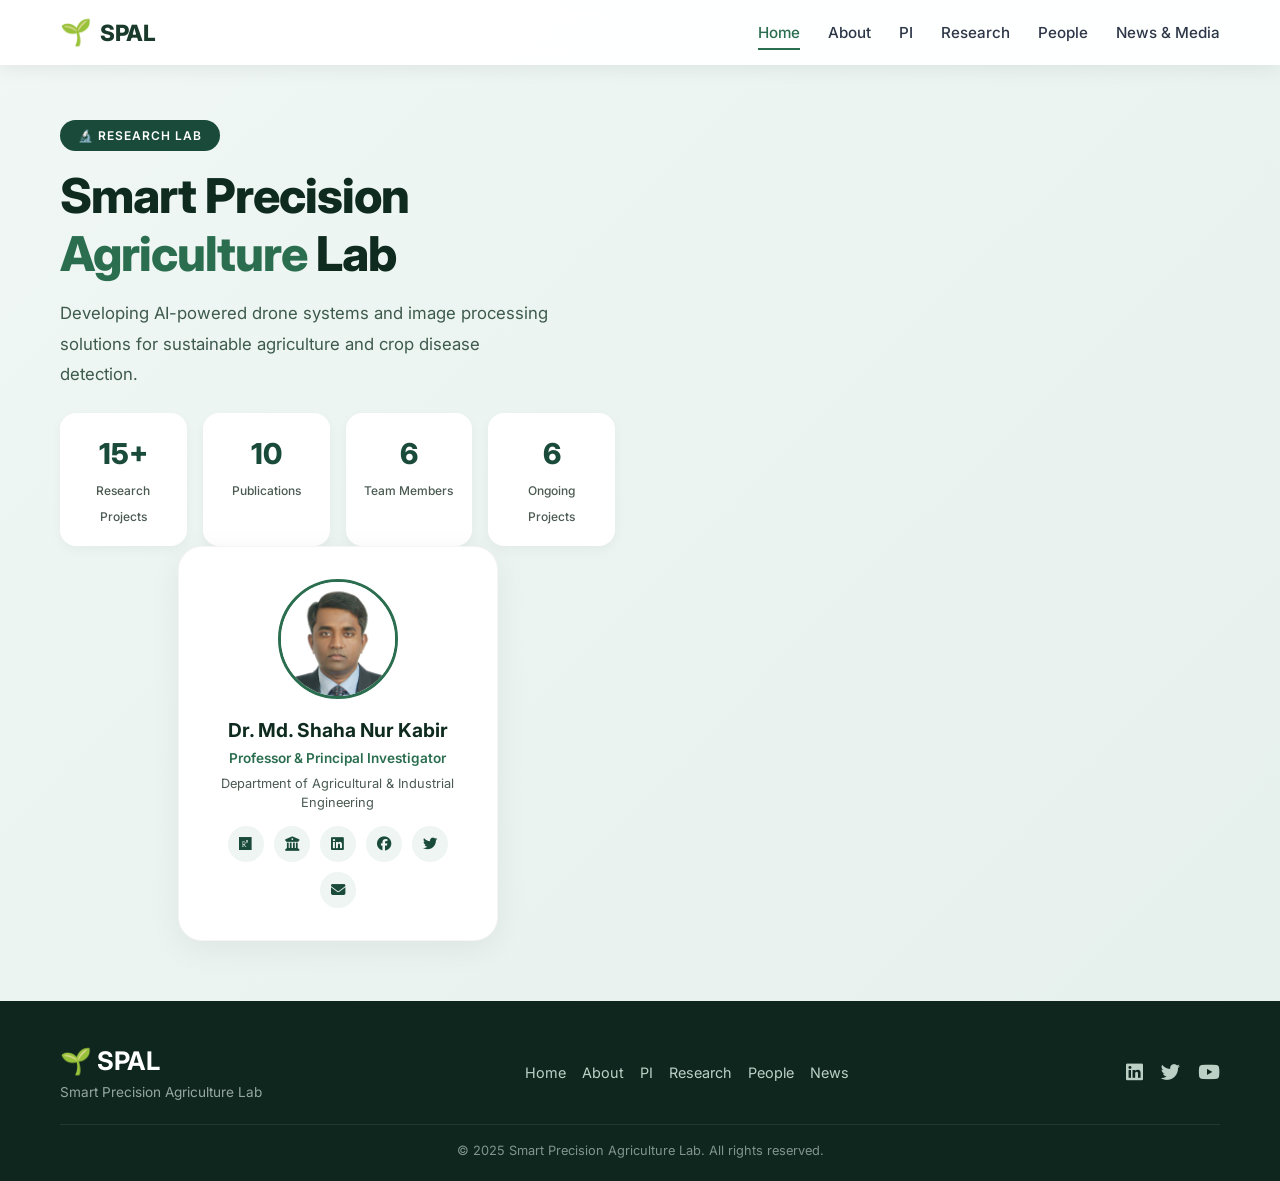
==== commit fe9d251a: "Update index.html" ====
--- a/index.html
+++ b/index.html
@@ -517,9 +517,8 @@
                 <div class="hero-image">
                     <div class="hero-profile-card">
                         <div class="hero-profile-avatar">
-                            <!-- Replace with actual image -->
-                            <span class="placeholder">👨‍🔬</span>
-                            <!-- <img src="images/supervisor.jpg" alt="Dr. Md. Shaha Nur Kabir" /> -->
+                           
+                            <img src="images/supervisor.jpg" alt="Dr. Md. Shaha Nur Kabir" />
                         </div>
                         <h3>Dr. Md. Shaha Nur Kabir</h3>
                         <p class="hero-profile-role">Professor &amp; Principal Investigator</p>
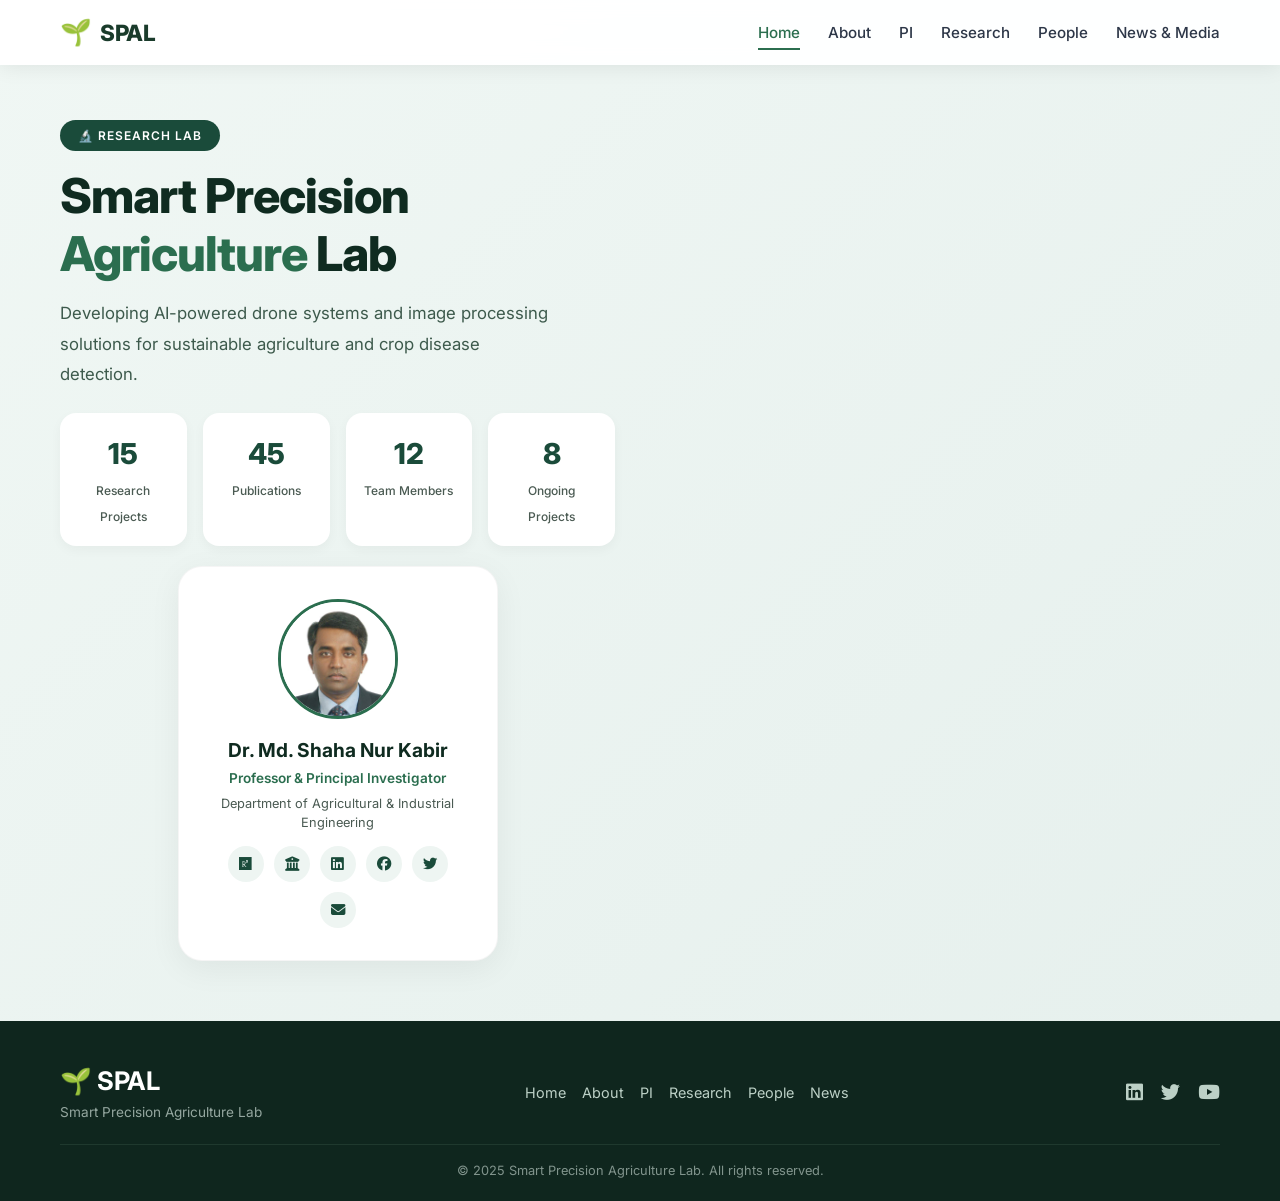
==== commit e1b1cd24: "Update index.html" ====
--- a/index.html
+++ b/index.html
@@ -176,6 +176,11 @@
             gap: 50px;
             align-items: center;
         }
+        .hero-content {
+            display: flex;
+            flex-direction: column;
+            gap: 20px;
+        }
         .hero-text {
             display: flex;
             flex-direction: column;
@@ -243,6 +248,7 @@
         .hero-image {
             display: flex;
             justify-content: center;
+            align-items: flex-start;
         }
         .hero-profile-card {
             background: white;
@@ -347,6 +353,15 @@
             .hero-text h1 {
                 font-size: 2.4rem;
             }
+            .hero-content {
+                gap: 30px;
+            }
+        }
+
+        @media (max-width: 768px) {
+            .hero-profile-card {
+                margin-top: 20px;
+            }
         }
 
         @media (max-width: 480px) {
@@ -374,6 +389,7 @@
             }
             .hero-profile-card {
                 padding: 24px 20px;
+                margin-top: 30px;
             }
             .hero-profile-avatar {
                 width: 100px;
@@ -387,6 +403,9 @@
             }
             .brand-icon {
                 font-size: 1.3rem;
+            }
+            .hero-content {
+                gap: 40px;
             }
         }
 
@@ -497,19 +516,19 @@
                     <p id="hero-desc">Developing AI-powered drone systems and image processing solutions for sustainable agriculture and crop disease detection.</p>
                     <div class="hero-stats">
                         <div class="stat-card">
-                            <span class="stat-number" id="home_projects">15+</span>
+                            <span class="stat-number" id="home_projects">15</span>
                             <span class="stat-label">Research Projects</span>
                         </div>
                         <div class="stat-card">
-                            <span class="stat-number" id="home_pubs">10</span>
+                            <span class="stat-number" id="home_pubs">45</span>
                             <span class="stat-label">Publications</span>
                         </div>
                         <div class="stat-card">
-                            <span class="stat-number" id="home_team">6</span>
+                            <span class="stat-number" id="home_team">12</span>
                             <span class="stat-label">Team Members</span>
                         </div>
                         <div class="stat-card">
-                            <span class="stat-number" id="home_ongoing">6</span>
+                            <span class="stat-number" id="home_ongoing">8</span>
                             <span class="stat-label">Ongoing Projects</span>
                         </div>
                     </div>
@@ -517,7 +536,6 @@
                 <div class="hero-image">
                     <div class="hero-profile-card">
                         <div class="hero-profile-avatar">
-                           
                             <img src="images/supervisor.jpg" alt="Dr. Md. Shaha Nur Kabir" />
                         </div>
                         <h3>Dr. Md. Shaha Nur Kabir</h3>
